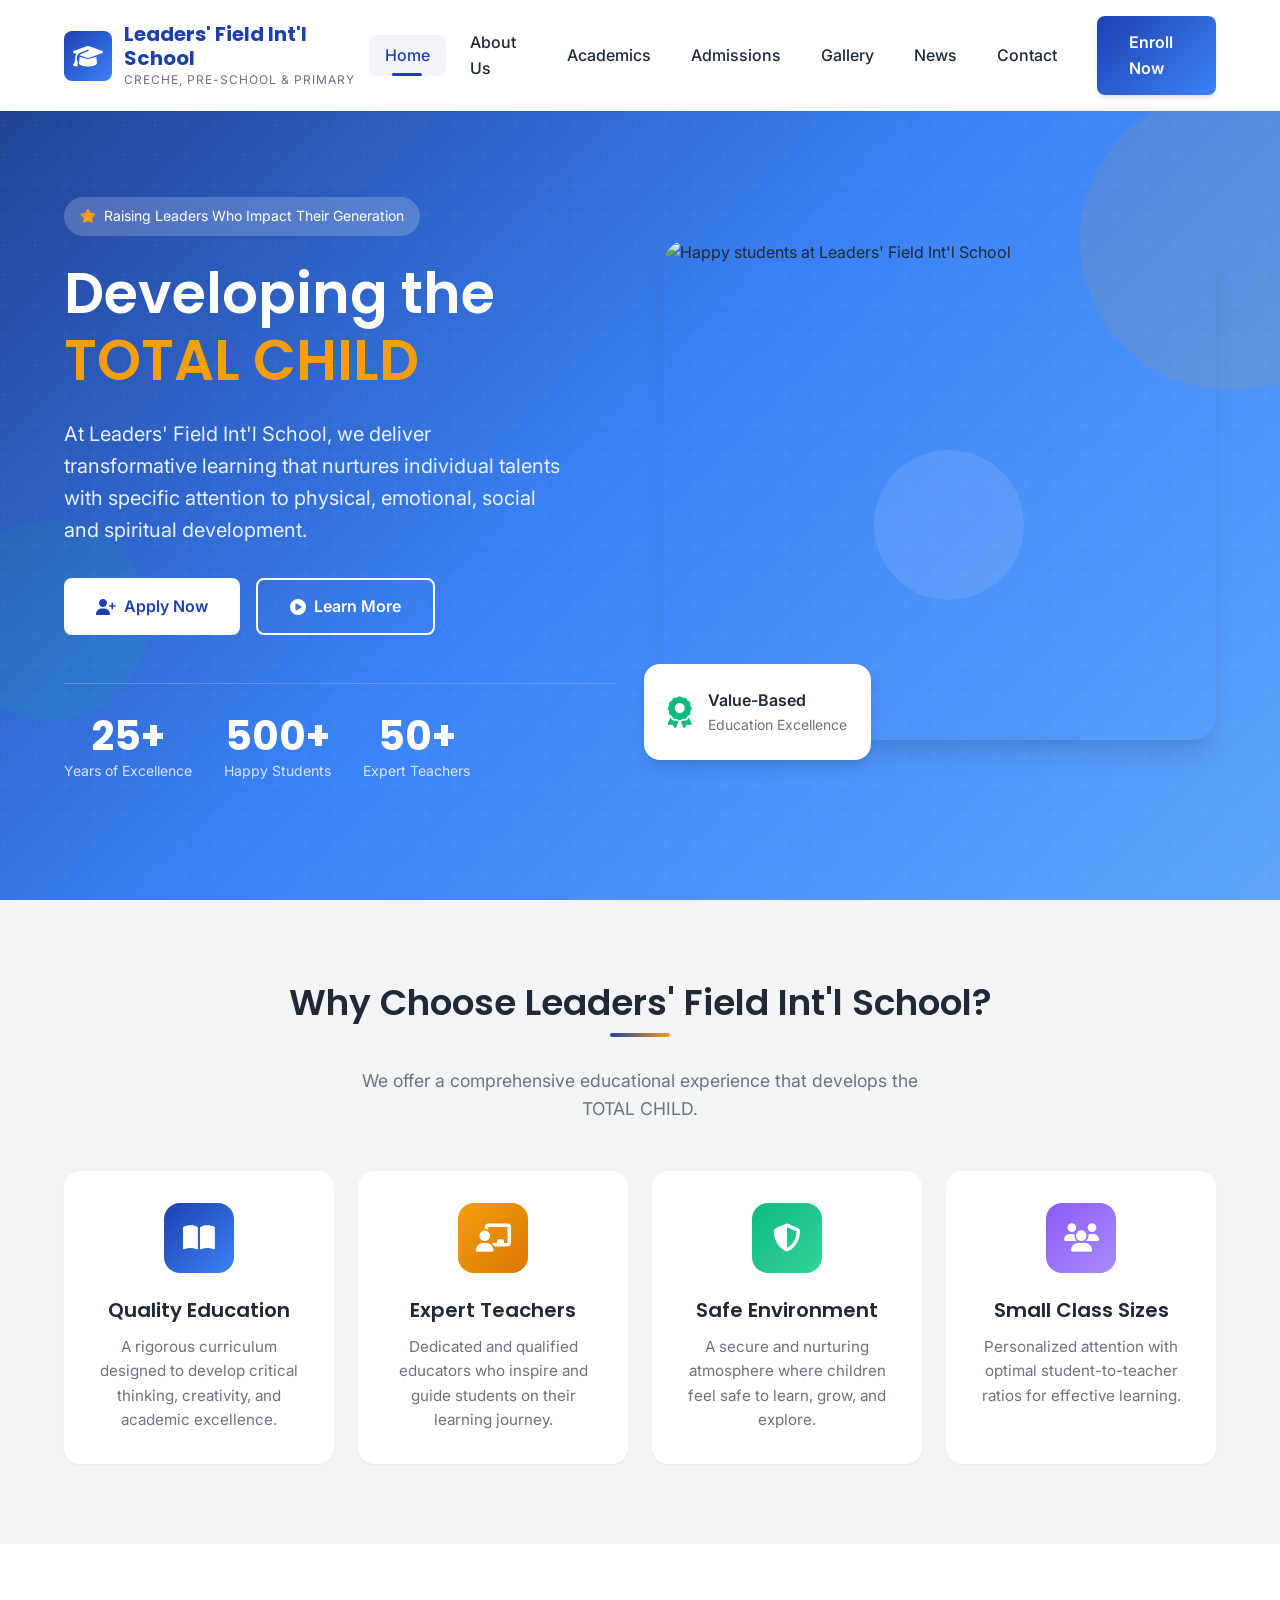
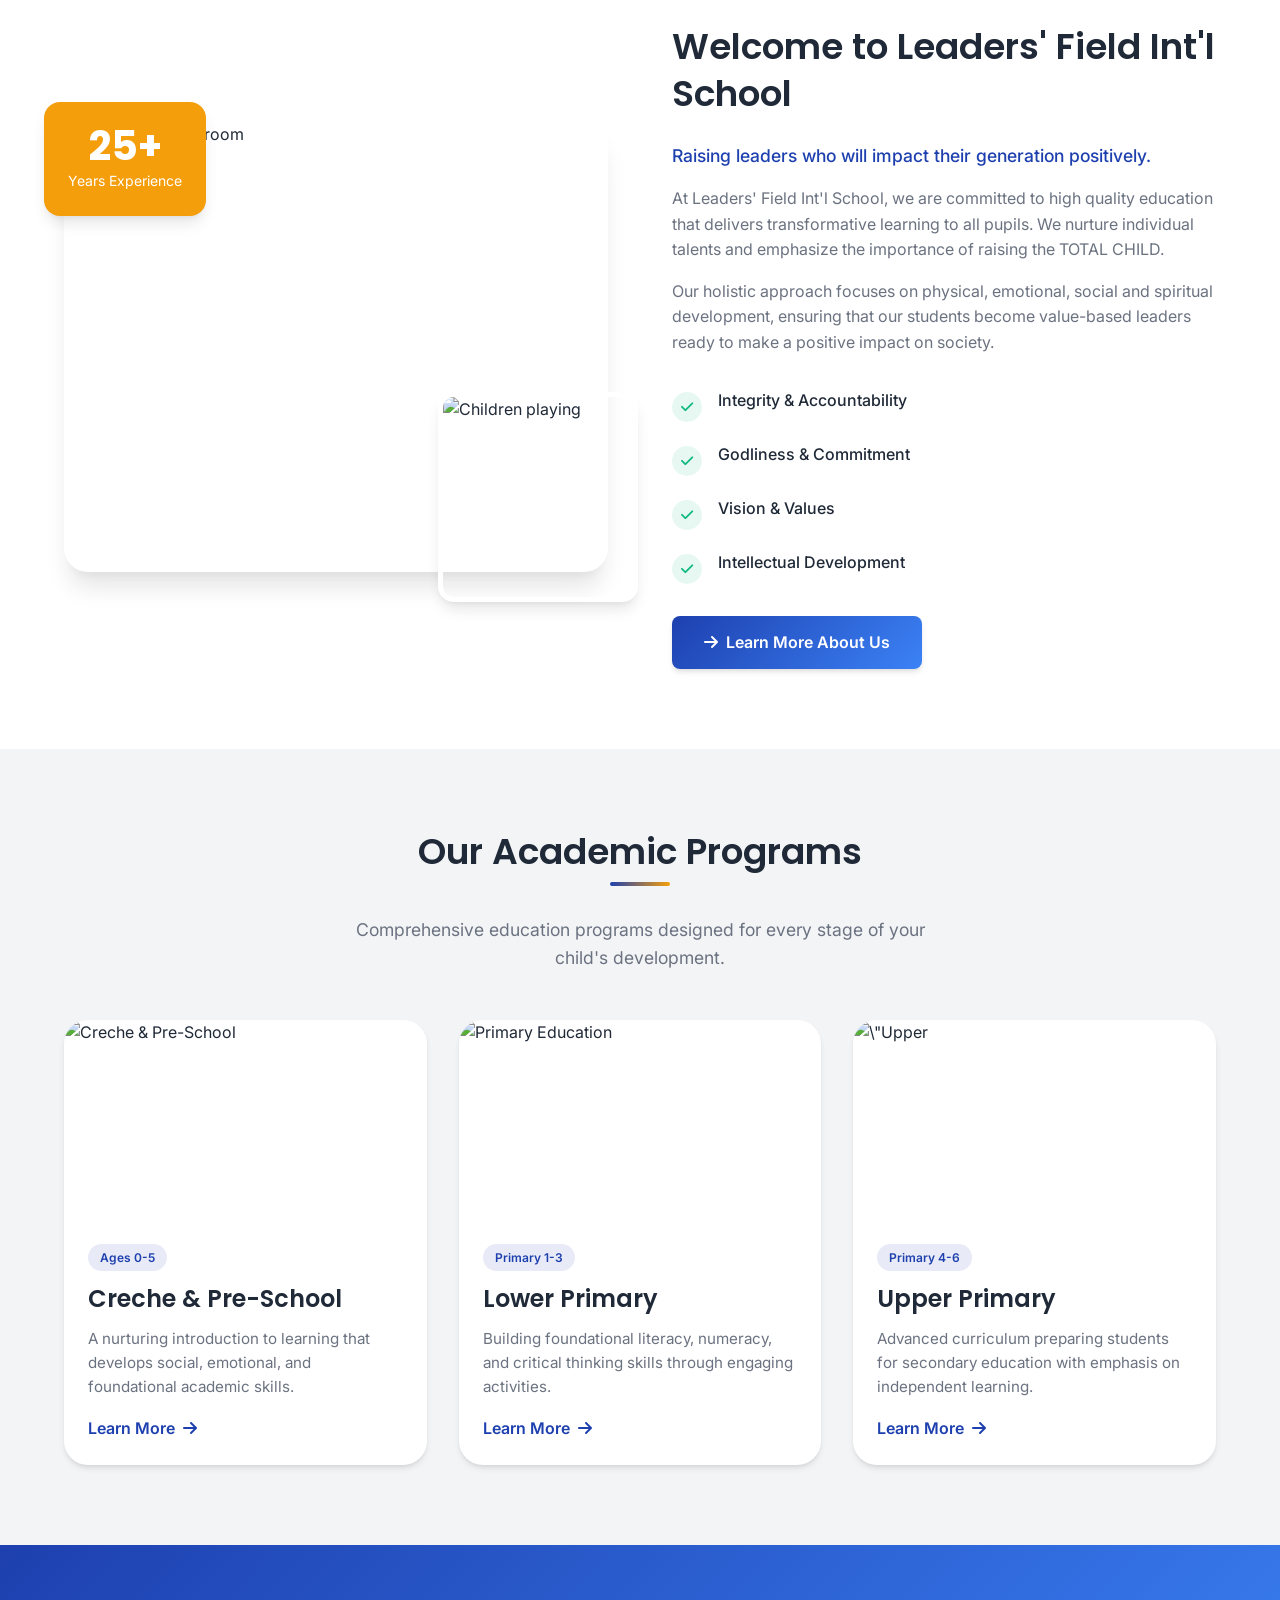
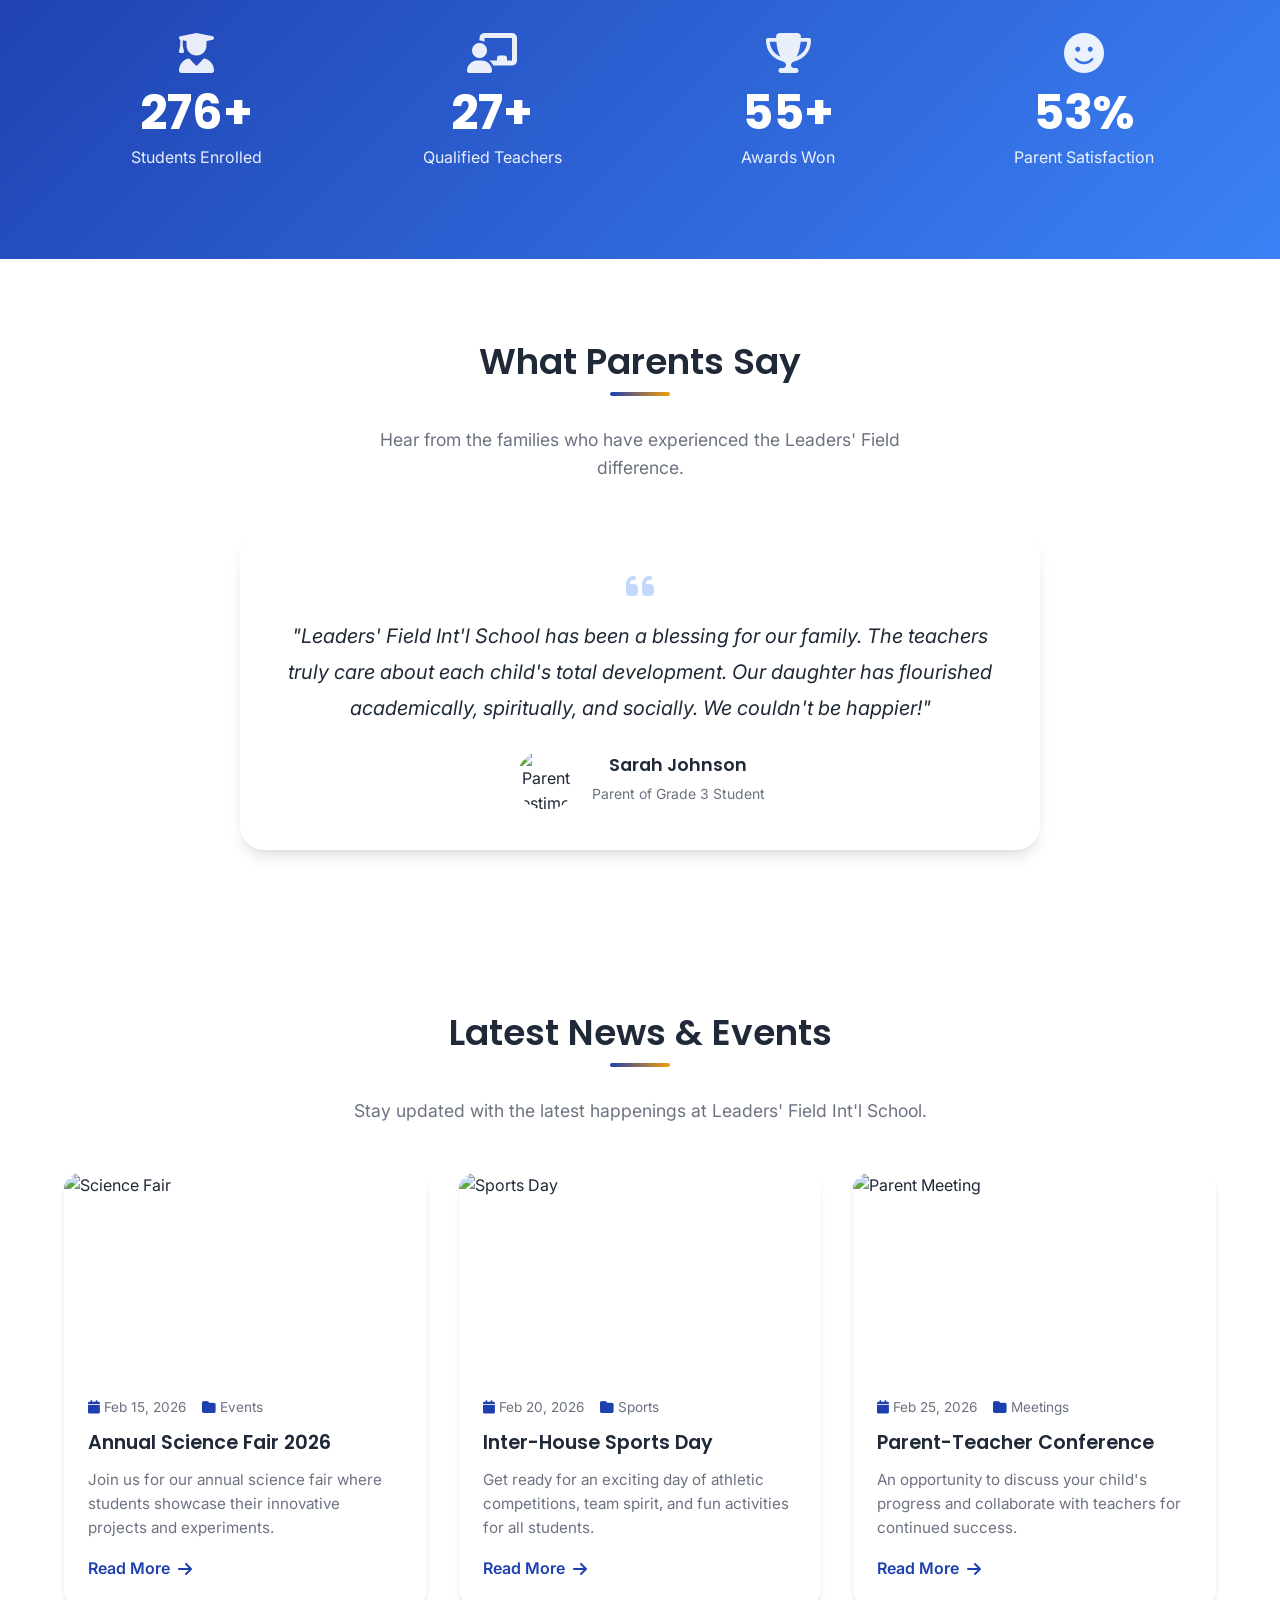
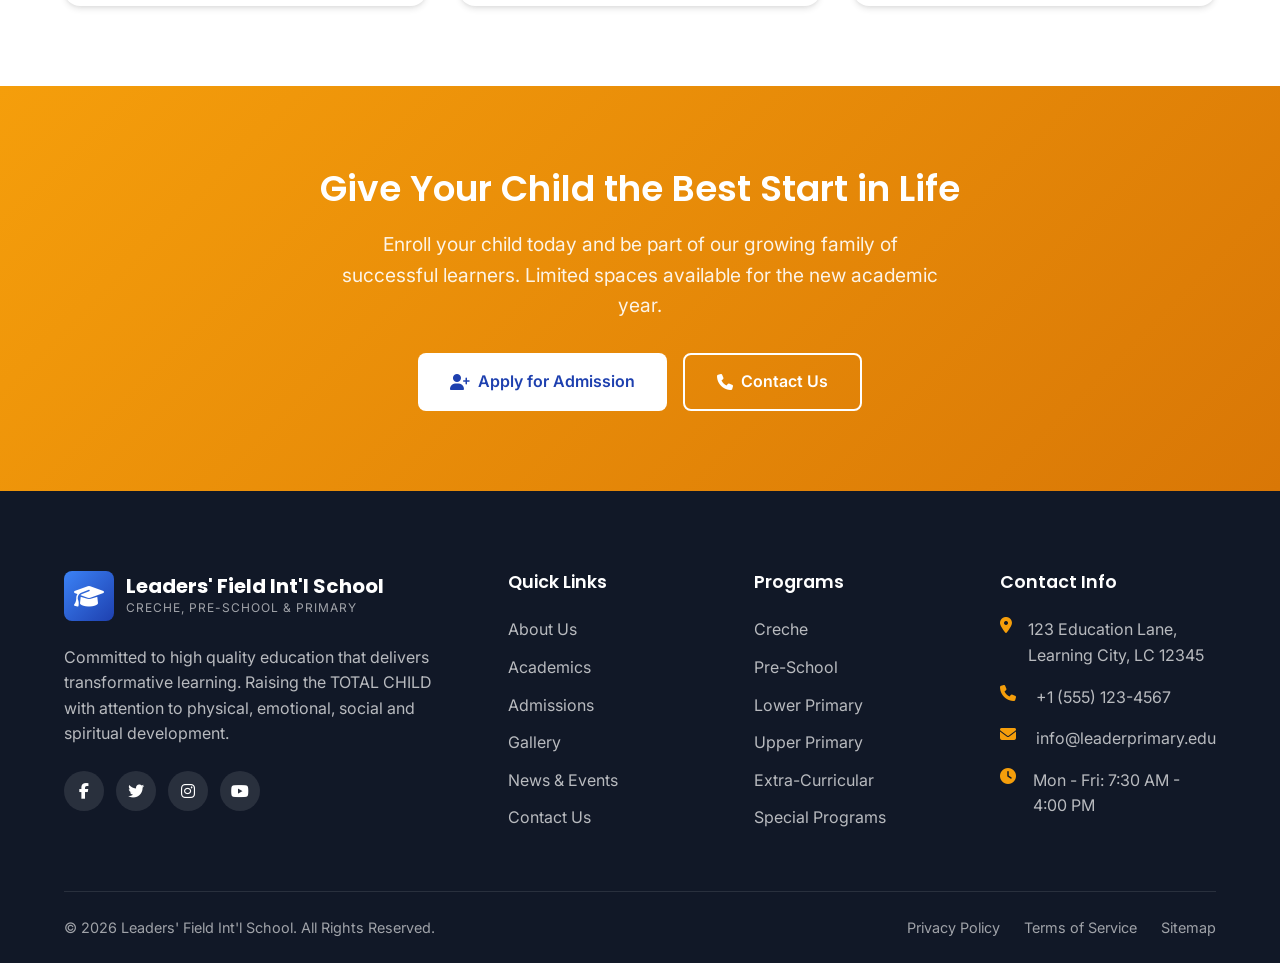
==== index.html @ 369ba378 "first commit" ====
<!DOCTYPE html>
<html lang="en">
<head>
    <meta charset="UTF-8">
    <meta name="viewport" content="width=device-width, initial-scale=1.0">
    <meta name="description" content="Leaders' Field Int'l School - Creche, Pre-School & Primary. Raising leaders who impact their generation through transformative education.">
    <meta name="keywords" content="Leaders Field, international school, creche, pre-school, primary school, quality education">
    <meta name="author" content="Leaders' Field Int'l School">
    
    <title>Leaders' Field Int'l School - Creche, Pre-School & Primary</title>
    
    <!-- Favicon -->
    <link rel="icon" type="image/png" href="data:image/svg+xml,<svg xmlns='http://www.w3.org/2000/svg' viewBox='0 0 100 100'><text y='.9em' font-size='90'>🎓</text></svg>">
    
    <!-- Google Fonts -->
    <link rel="preconnect" href="https://fonts.googleapis.com">
    <link rel="preconnect" href="https://fonts.gstatic.com" crossorigin>
    <link href="https://fonts.googleapis.com/css2?family=Inter:wght@400;500;600;700&family=Poppins:wght@400;500;600;700;800&display=swap" rel="stylesheet">
    
    <!-- Font Awesome Icons -->
    <link rel="stylesheet" href="https://cdnjs.cloudflare.com/ajax/libs/font-awesome/6.4.2/css/all.min.css">
    
    <!-- Stylesheets -->
    <link rel="stylesheet" href="css/style.css">
    <link rel="stylesheet" href="css/responsive.css">
</head>
<body>
    <!-- Header -->
    <header class="header">
        <div class="container">
            <a href="index.html" class="logo">
                <div class="logo-icon">
                    <i class="fas fa-graduation-cap"></i>
                </div>
                <div class="logo-text">
                    <span class="school-name">Leaders' Field Int'l School</span>
                    <span class="tagline">Creche, Pre-School & Primary</span>
                </div>
            </a>
            
            <nav class="nav-menu">
                <a href="index.html" class="nav-link active">Home</a>
                <a href="about.html" class="nav-link">About Us</a>
                <a href="academics.html" class="nav-link">Academics</a>
                <a href="admissions.html" class="nav-link">Admissions</a>
                <a href="gallery.html" class="nav-link">Gallery</a>
                <a href="news.html" class="nav-link">News</a>
                <a href="contact.html" class="nav-link">Contact</a>
                <div class="nav-cta">
                    <a href="admissions.html" class="btn btn-primary">Enroll Now</a>
                </div>
            </nav>
            
            <button class="mobile-menu-toggle" aria-label="Toggle Menu">
                <span></span>
                <span></span>
                <span></span>
            </button>
        </div>
    </header>
    
    <!-- Hero Section -->
    <section class="hero">
        <div class="hero-shapes">
            <div class="hero-shape"></div>
            <div class="hero-shape"></div>
            <div class="hero-shape"></div>
        </div>
        
        <div class="container">
            <div class="hero-content">
                <div class="hero-badge">
                    <i class="fas fa-star"></i>
                    <span>Raising Leaders Who Impact Their Generation</span>
                </div>
                <h1>Developing the <span>TOTAL CHILD</span></h1>
                <p class="hero-description">
                    At Leaders' Field Int'l School, we deliver transformative learning that nurtures individual talents with specific attention to physical, emotional, social and spiritual development.
                </p>
                <div class="hero-buttons">
                    <a href="admissions.html" class="btn btn-white">
                        <i class="fas fa-user-plus"></i>
                        Apply Now
                    </a>
                    <a href="about.html" class="btn btn-outline" style="border-color: white; color: white;">
                        <i class="fas fa-play-circle"></i>
                        Learn More
                    </a>
                </div>
                <div class="hero-stats">
                    <div class="stat-item">
                        <div class="stat-number">25+</div>
                        <div class="stat-label">Years of Excellence</div>
                    </div>
                    <div class="stat-item">
                        <div class="stat-number">500+</div>
                        <div class="stat-label">Happy Students</div>
                    </div>
                    <div class="stat-item">
                        <div class="stat-number">50+</div>
                        <div class="stat-label">Expert Teachers</div>
                    </div>
                </div>
            </div>
            
            <div class="hero-image">
                <div class="hero-image-wrapper">
                    <img src="https://images.unsplash.com/photo-1503676260728-1c00da094a0b?ixlib=rb-4.0.3&auto=format&fit=crop&w=800&q=80" alt="Happy students at Leaders' Field Int'l School">
                </div>
                <div class="hero-image-badge">
                    <i class="fas fa-award"></i>
                    <div>
                        <div class="badge-text">Value-Based</div>
                        <div class="badge-subtext">Education Excellence</div>
                    </div>
                </div>
            </div>
        </div>
    </section>
    
    <!-- Features Section -->
    <section class="features section">
        <div class="container">
            <div class="section-header">
                <h2>Why Choose Leaders' Field Int'l School?</h2>
                <p>We offer a comprehensive educational experience that develops the TOTAL CHILD.</p>
            </div>
            
            <div class="features-grid">
                <div class="feature-card">
                    <div class="feature-icon">
                        <i class="fas fa-book-open"></i>
                    </div>
                    <h3>Quality Education</h3>
                    <p>A rigorous curriculum designed to develop critical thinking, creativity, and academic excellence.</p>
                </div>
                
                <div class="feature-card">
                    <div class="feature-icon">
                        <i class="fas fa-chalkboard-teacher"></i>
                    </div>
                    <h3>Expert Teachers</h3>
                    <p>Dedicated and qualified educators who inspire and guide students on their learning journey.</p>
                </div>
                
                <div class="feature-card">
                    <div class="feature-icon">
                        <i class="fas fa-shield-alt"></i>
                    </div>
                    <h3>Safe Environment</h3>
                    <p>A secure and nurturing atmosphere where children feel safe to learn, grow, and explore.</p>
                </div>
                
                <div class="feature-card">
                    <div class="feature-icon">
                        <i class="fas fa-users"></i>
                    </div>
                    <h3>Small Class Sizes</h3>
                    <p>Personalized attention with optimal student-to-teacher ratios for effective learning.</p>
                </div>
            </div>
        </div>
    </section>
    
    <!-- About Preview Section -->
    <section class="about-preview section">
        <div class="container">
            <div class="about-images">
                <div class="about-img-main">
                    <img src="https://images.unsplash.com/photo-1580582932707-520aed937b7b?ixlib=rb-4.0.3&auto=format&fit=crop&w=800&q=80" alt="Students in classroom">
                </div>
                <div class="about-img-secondary">
                    <img src="https://images.unsplash.com/photo-1509062522246-3755977927d7?ixlib=rb-4.0.3&auto=format&fit=crop&w=400&q=80" alt="Children playing">
                </div>
                <div class="experience-badge">
                    <div class="years">25+</div>
                    <div class="text">Years Experience</div>
                </div>
            </div>
            
            <div class="about-content">
                <h2>Welcome to Leaders' Field Int'l School</h2>
                <p class="lead">Raising leaders who will impact their generation positively.</p>
                <p>
                    At Leaders' Field Int'l School, we are committed to high quality education that delivers transformative learning to all pupils. We nurture individual talents and emphasize the importance of raising the TOTAL CHILD.
                </p>
                <p>
                    Our holistic approach focuses on physical, emotional, social and spiritual development, ensuring that our students become value-based leaders ready to make a positive impact on society.
                </p>
                
                <div class="about-features">
                    <div class="about-feature-item">
                        <i class="fas fa-check"></i>
                        <span>Integrity & Accountability</span>
                    </div>
                    <div class="about-feature-item">
                        <i class="fas fa-check"></i>
                        <span>Godliness & Commitment</span>
                    </div>
                    <div class="about-feature-item">
                        <i class="fas fa-check"></i>
                        <span>Vision & Values</span>
                    </div>
                    <div class="about-feature-item">
                        <i class="fas fa-check"></i>
                        <span>Intellectual Development</span>
                    </div>
                </div>
                
                <a href="about.html" class="btn btn-primary">
                    <i class="fas fa-arrow-right"></i>
                    Learn More About Us
                </a>
            </div>
        </div>
    </section>
    
    <!-- Programs Section -->
    <section class="programs section">
        <div class="container">
            <div class="section-header">
                <h2>Our Academic Programs</h2>
                <p>Comprehensive education programs designed for every stage of your child's development.</p>
            </div>
            
            <div class="programs-grid">
                <div class="program-card">
                    <div class="program-image">
                        <img src="https://images.unsplash.com/photo-1587654780291-39c9404d746b?ixlib=rb-4.0.3&auto=format&fit=crop&w=600&q=80" alt="Creche & Pre-School">
                    </div>
                    <div class="program-content">
                        <span class="program-level">Ages 0-5</span>
                        <h3>Creche & Pre-School</h3>
                        <p>A nurturing introduction to learning that develops social, emotional, and foundational academic skills.</p>
                        <a href="academics.html" class="program-link">
                            Learn More <i class="fas fa-arrow-right"></i>
                        </a>
                    </div>
                </div>
                
                <div class="program-card">
                    <div class="program-image">
                        <img src="https://images.unsplash.com/photo-1503676260728-1c00da094a0b?ixlib=rb-4.0.3&auto=format&fit=crop&w=600&q=80" alt="Primary Education">
                    </div>
                    <div class="program-content">
                        <span class="program-level">Primary 1-3</span>
                        <h3>Lower Primary</h3>
                        <p>Building foundational literacy, numeracy, and critical thinking skills through engaging activities.</p>
                        <a href="academics.html" class="program-link">
                            Learn More <i class="fas fa-arrow-right"></i>
                        </a>
                    </div>
                </div>
                
                <div class="program-card">
                    <div class="program-image">
                        <img src="https://images.unsplash.com/photo-1427504494785-3a9ca7044f45?ixlib=rb-4.0.3&auto=format&fit=crop&w=600&q=80\" alt=\"Upper Primary\">
                    </div>
                    <div class="program-content">
                        <span class="program-level">Primary 4-6</span>
                        <h3>Upper Primary</h3>
                        <p>Advanced curriculum preparing students for secondary education with emphasis on independent learning.</p>
                        <a href="academics.html" class="program-link">
                            Learn More <i class="fas fa-arrow-right"></i>
                        </a>
                    </div>
                </div>
            </div>
        </div>
    </section>
    
    <!-- Stats Section -->
    <section class="stats-section">
        <div class="container">
            <div class="stats-grid">
                <div class="stats-item">
                    <i class="fas fa-user-graduate"></i>
                    <div class="number">500+</div>
                    <div class="label">Students Enrolled</div>
                </div>
                <div class="stats-item">
                    <i class="fas fa-chalkboard-teacher"></i>
                    <div class="number">50+</div>
                    <div class="label">Qualified Teachers</div>
                </div>
                <div class="stats-item">
                    <i class="fas fa-trophy"></i>
                    <div class="number">100+</div>
                    <div class="label">Awards Won</div>
                </div>
                <div class="stats-item">
                    <i class="fas fa-smile"></i>
                    <div class="number">98%</div>
                    <div class="label">Parent Satisfaction</div>
                </div>
            </div>
        </div>
    </section>
    
    <!-- Testimonials Section -->
    <section class="testimonials section">
        <div class="container">
            <div class="section-header">
                <h2>What Parents Say</h2>
                <p>Hear from the families who have experienced the Leaders' Field difference.</p>
            </div>
            
            <div class="testimonials-slider">
                <div class="testimonial-card">
                    <div class="testimonial-quote">
                        <i class="fas fa-quote-left"></i>
                        "Leaders' Field Int'l School has been a blessing for our family. The teachers truly care about each child's total development. Our daughter has flourished academically, spiritually, and socially. We couldn't be happier!"
                    </div>
                    <div class="testimonial-author">
                        <img src="https://images.unsplash.com/photo-1494790108377-be9c29b29330?ixlib=rb-4.0.3&auto=format&fit=crop&w=150&q=80" alt="Parent testimonial" class="testimonial-avatar">
                        <div class="testimonial-info">
                            <h4>Sarah Johnson</h4>
                            <span>Parent of Grade 3 Student</span>
                        </div>
                    </div>
                </div>
                
                <div class="testimonial-card">
                    <div class="testimonial-quote">
                        <i class="fas fa-quote-left"></i>
                        "The dedication of the staff at Leaders' Field is remarkable. They have created an environment where my son loves to learn. The balance of academics and spiritual development is exactly what we were looking for."
                    </div>
                    <div class="testimonial-author">
                        <img src="https://images.unsplash.com/photo-1507003211169-0a1dd7228f2d?ixlib=rb-4.0.3&auto=format&fit=crop&w=150&q=80" alt="Parent testimonial" class="testimonial-avatar">
                        <div class="testimonial-info">
                            <h4>Michael Chen</h4>
                            <span>Parent of Grade 5 Student</span>
                        </div>
                    </div>
                </div>
                
                <div class="testimonial-card">
                    <div class="testimonial-quote">
                        <i class="fas fa-quote-left"></i>
                        "From creche to now primary 4, my children have received the best education at Leaders' Field. The school feels like family, and the progress in my kids is visible every day. Highly recommended!"
                    </div>
                    <div class="testimonial-author">
                        <img src="https://images.unsplash.com/photo-1438761681033-6461ffad8d80?ixlib=rb-4.0.3&auto=format&fit=crop&w=150&q=80" alt="Parent testimonial" class="testimonial-avatar">
                        <div class="testimonial-info">
                            <h4>Emily Roberts</h4>
                            <span>Parent of 2 Students</span>
                        </div>
                    </div>
                </div>
            </div>
        </div>
    </section>
    
    <!-- News & Events Section -->
    <section class="news-events section">
        <div class="container">
            <div class="section-header">
                <h2>Latest News & Events</h2>
                <p>Stay updated with the latest happenings at Leaders' Field Int'l School.</p>
            </div>
            
            <div class="news-grid">
                <div class="news-card">
                    <div class="news-image">
                        <img src="https://images.unsplash.com/photo-1577896851231-70ef18881754?ixlib=rb-4.0.3&auto=format&fit=crop&w=600&q=80" alt="Science Fair">
                    </div>
                    <div class="news-content">
                        <div class="news-meta">
                            <span><i class="fas fa-calendar"></i> Feb 15, 2026</span>
                            <span><i class="fas fa-folder"></i> Events</span>
                        </div>
                        <h3>Annual Science Fair 2026</h3>
                        <p>Join us for our annual science fair where students showcase their innovative projects and experiments.</p>
                        <a href="news.html" class="news-link">
                            Read More <i class="fas fa-arrow-right"></i>
                        </a>
                    </div>
                </div>
                
                <div class="news-card">
                    <div class="news-image">
                        <img src="https://images.unsplash.com/photo-1529390079861-591de354faf5?ixlib=rb-4.0.3&auto=format&fit=crop&w=600&q=80" alt="Sports Day">
                    </div>
                    <div class="news-content">
                        <div class="news-meta">
                            <span><i class="fas fa-calendar"></i> Feb 20, 2026</span>
                            <span><i class="fas fa-folder"></i> Sports</span>
                        </div>
                        <h3>Inter-House Sports Day</h3>
                        <p>Get ready for an exciting day of athletic competitions, team spirit, and fun activities for all students.</p>
                        <a href="news.html" class="news-link">
                            Read More <i class="fas fa-arrow-right"></i>
                        </a>
                    </div>
                </div>
                
                <div class="news-card">
                    <div class="news-image">
                        <img src="https://images.unsplash.com/photo-1544531586-fde5298cdd40?ixlib=rb-4.0.3&auto=format&fit=crop&w=600&q=80" alt="Parent Meeting">
                    </div>
                    <div class="news-content">
                        <div class="news-meta">
                            <span><i class="fas fa-calendar"></i> Feb 25, 2026</span>
                            <span><i class="fas fa-folder"></i> Meetings</span>
                        </div>
                        <h3>Parent-Teacher Conference</h3>
                        <p>An opportunity to discuss your child's progress and collaborate with teachers for continued success.</p>
                        <a href="news.html" class="news-link">
                            Read More <i class="fas fa-arrow-right"></i>
                        </a>
                    </div>
                </div>
            </div>
        </div>
    </section>
    
    <!-- CTA Section -->
    <section class="cta-section">
        <div class="container">
            <h2>Give Your Child the Best Start in Life</h2>
            <p>Enroll your child today and be part of our growing family of successful learners. Limited spaces available for the new academic year.</p>
            <div class="cta-buttons">
                <a href="admissions.html" class="btn btn-white">
                    <i class="fas fa-user-plus"></i>
                    Apply for Admission
                </a>
                <a href="contact.html" class="btn btn-outline" style="border-color: white; color: white;">
                    <i class="fas fa-phone"></i>
                    Contact Us
                </a>
            </div>
        </div>
    </section>
    
    <!-- Footer -->
    <footer class="footer">
        <div class="container">
            <div class="footer-main">
                <div class="footer-brand">
                    <a href="index.html" class="logo">
                        <div class="logo-icon">
                            <i class="fas fa-graduation-cap"></i>
                        </div>
                        <div class="logo-text">
                            <span class="school-name">Leaders' Field Int'l School</span>
                            <span class="tagline">Creche, Pre-School & Primary</span>
                        </div>
                    </a>
                    <p>Committed to high quality education that delivers transformative learning. Raising the TOTAL CHILD with attention to physical, emotional, social and spiritual development.</p>
                    <div class="footer-social">
                        <a href="#" aria-label="Facebook"><i class="fab fa-facebook-f"></i></a>
                        <a href="#" aria-label="Twitter"><i class="fab fa-twitter"></i></a>
                        <a href="#" aria-label="Instagram"><i class="fab fa-instagram"></i></a>
                        <a href="#" aria-label="YouTube"><i class="fab fa-youtube"></i></a>
                    </div>
                </div>
                
                <div class="footer-column">
                    <h4>Quick Links</h4>
                    <ul class="footer-links">
                        <li><a href="about.html">About Us</a></li>
                        <li><a href="academics.html">Academics</a></li>
                        <li><a href="admissions.html">Admissions</a></li>
                        <li><a href="gallery.html">Gallery</a></li>
                        <li><a href="news.html">News & Events</a></li>
                        <li><a href="contact.html">Contact Us</a></li>
                    </ul>
                </div>
                
                <div class="footer-column">
                    <h4>Programs</h4>
                    <ul class="footer-links">
                        <li><a href="academics.html">Creche</a></li>
                        <li><a href="academics.html">Pre-School</a></li>
                        <li><a href="academics.html">Lower Primary</a></li>
                        <li><a href="academics.html">Upper Primary</a></li>
                        <li><a href="academics.html">Extra-Curricular</a></li>
                        <li><a href="academics.html">Special Programs</a></li>
                    </ul>
                </div>
                
                <div class="footer-column">
                    <h4>Contact Info</h4>
                    <div class="footer-contact-item">
                        <i class="fas fa-map-marker-alt"></i>
                        <span>123 Education Lane, Learning City, LC 12345</span>
                    </div>
                    <div class="footer-contact-item">
                        <i class="fas fa-phone"></i>
                        <span>+1 (555) 123-4567</span>
                    </div>
                    <div class="footer-contact-item">
                        <i class="fas fa-envelope"></i>
                        <span>info@leaderprimary.edu</span>
                    </div>
                    <div class="footer-contact-item">
                        <i class="fas fa-clock"></i>
                        <span>Mon - Fri: 7:30 AM - 4:00 PM</span>
                    </div>
                </div>
            </div>
            
            <div class="footer-bottom">
                <p>&copy; 2026 Leaders' Field Int'l School. All Rights Reserved.</p>
                <div class="footer-bottom-links">
                    <a href="#">Privacy Policy</a>
                    <a href="#">Terms of Service</a>
                    <a href="#">Sitemap</a>
                </div>
            </div>
        </div>
    </footer>
    
    <!-- Scroll to Top Button -->
    <button class="scroll-top" aria-label="Scroll to top">
        <i class="fas fa-arrow-up"></i>
    </button>
    
    <!-- JavaScript -->
    <script src="js/main.js"></script>
</body>
</html>
---- css/style.css ----
/* ============================================
   LEADERS' FIELD INT'L SCHOOL - Main Stylesheet
   Creche, Pre-School & Primary
   ============================================ */

/* CSS Variables */
:root {
    --primary-color: #1e40af;
    --primary-dark: #1e3a8a;
    --primary-light: #3b82f6;
    --secondary-color: #f59e0b;
    --secondary-dark: #d97706;
    --accent-color: #10b981;
    --accent-light: #34d399;
    --text-dark: #1f2937;
    --text-light: #6b7280;
    --text-white: #ffffff;
    --bg-light: #f3f4f6;
    --bg-white: #ffffff;
    --bg-dark: #111827;
    --border-color: #e5e7eb;
    --shadow-sm: 0 1px 2px 0 rgba(0, 0, 0, 0.05);
    --shadow-md: 0 4px 6px -1px rgba(0, 0, 0, 0.1), 0 2px 4px -1px rgba(0, 0, 0, 0.06);
    --shadow-lg: 0 10px 15px -3px rgba(0, 0, 0, 0.1), 0 4px 6px -2px rgba(0, 0, 0, 0.05);
    --shadow-xl: 0 20px 25px -5px rgba(0, 0, 0, 0.1), 0 10px 10px -5px rgba(0, 0, 0, 0.04);
    --radius-sm: 0.375rem;
    --radius-md: 0.5rem;
    --radius-lg: 1rem;
    --radius-xl: 1.5rem;
    --radius-full: 9999px;
    --transition-fast: 0.15s ease;
    --transition-normal: 0.3s ease;
    --transition-slow: 0.5s ease;
}

/* Reset & Base Styles */
*, *::before, *::after {
    margin: 0;
    padding: 0;
    box-sizing: border-box;
}

html {
    scroll-behavior: smooth;
    font-size: 16px;
}

body {
    font-family: 'Inter', -apple-system, BlinkMacSystemFont, 'Segoe UI', Roboto, sans-serif;
    line-height: 1.6;
    color: var(--text-dark);
    background-color: var(--bg-white);
    overflow-x: hidden;
}

h1, h2, h3, h4, h5, h6 {
    font-family: 'Poppins', sans-serif;
    font-weight: 600;
    line-height: 1.3;
    color: var(--text-dark);
}

h1 { font-size: 3rem; }
h2 { font-size: 2.25rem; }
h3 { font-size: 1.5rem; }
h4 { font-size: 1.25rem; }

p {
    margin-bottom: 1rem;
    color: var(--text-light);
}

a {
    text-decoration: none;
    color: inherit;
    transition: var(--transition-fast);
}

img {
    max-width: 100%;
    height: auto;
    display: block;
}

ul, ol {
    list-style: none;
}

button {
    cursor: pointer;
    font-family: inherit;
    border: none;
    outline: none;
}

input, textarea, select {
    font-family: inherit;
    font-size: inherit;
}

/* Container */
.container {
    max-width: 1200px;
    margin: 0 auto;
    padding: 0 1.5rem;
}

/* Section Styles */
.section {
    padding: 5rem 0;
}

.section-header {
    text-align: center;
    margin-bottom: 3rem;
}

.section-header h2 {
    margin-bottom: 1rem;
    position: relative;
    display: inline-block;
}

.section-header h2::after {
    content: '';
    position: absolute;
    bottom: -10px;
    left: 50%;
    transform: translateX(-50%);
    width: 60px;
    height: 4px;
    background: linear-gradient(90deg, var(--primary-color), var(--secondary-color));
    border-radius: var(--radius-full);
}

.section-header p {
    max-width: 600px;
    margin: 1.5rem auto 0;
    font-size: 1.1rem;
}

/* Buttons */
.btn {
    display: inline-flex;
    align-items: center;
    justify-content: center;
    gap: 0.5rem;
    padding: 0.875rem 2rem;
    font-size: 1rem;
    font-weight: 600;
    border-radius: var(--radius-md);
    transition: var(--transition-normal);
    cursor: pointer;
}

.btn-primary {
    background: linear-gradient(135deg, var(--primary-color), var(--primary-light));
    color: var(--text-white);
    box-shadow: var(--shadow-md);
}

.btn-primary:hover {
    transform: translateY(-2px);
    box-shadow: var(--shadow-lg);
}

.btn-secondary {
    background: var(--secondary-color);
    color: var(--text-white);
}

.btn-secondary:hover {
    background: var(--secondary-dark);
    transform: translateY(-2px);
}

.btn-outline {
    background: transparent;
    border: 2px solid var(--primary-color);
    color: var(--primary-color);
}

.btn-outline:hover {
    background: var(--primary-color);
    color: var(--text-white);
}

.btn-white {
    background: var(--bg-white);
    color: var(--primary-color);
}

.btn-white:hover {
    background: var(--bg-light);
    transform: translateY(-2px);
}

/* ============================================
   HEADER & NAVIGATION
   ============================================ */
.header {
    position: fixed;
    top: 0;
    left: 0;
    right: 0;
    z-index: 1000;
    background: var(--bg-white);
    box-shadow: var(--shadow-sm);
    transition: var(--transition-normal);
}

.header.scrolled {
    box-shadow: var(--shadow-md);
}

.header .container {
    display: flex;
    align-items: center;
    justify-content: space-between;
    padding-top: 1rem;
    padding-bottom: 1rem;
}

.logo {
    display: flex;
    align-items: center;
    gap: 0.75rem;
}

.logo-icon {
    width: 50px;
    height: 50px;
    background: linear-gradient(135deg, var(--primary-color), var(--primary-light));
    border-radius: var(--radius-md);
    display: flex;
    align-items: center;
    justify-content: center;
    color: white;
    font-size: 1.5rem;
}

.logo-text {
    display: flex;
    flex-direction: column;
}

.logo-text .school-name {
    font-family: 'Poppins', sans-serif;
    font-size: 1.25rem;
    font-weight: 700;
    color: var(--primary-color);
    line-height: 1.2;
}

.logo-text .tagline {
    font-size: 0.75rem;
    color: var(--text-light);
    text-transform: uppercase;
    letter-spacing: 1px;
}

.nav-menu {
    display: flex;
    align-items: center;
    gap: 0.5rem;
}

.nav-link {
    padding: 0.5rem 1rem;
    font-weight: 500;
    color: var(--text-dark);
    border-radius: var(--radius-md);
    position: relative;
}

.nav-link:hover,
.nav-link.active {
    color: var(--primary-color);
    background: rgba(30, 64, 175, 0.05);
}

.nav-link.active::after {
    content: '';
    position: absolute;
    bottom: 0;
    left: 50%;
    transform: translateX(-50%);
    width: 30px;
    height: 3px;
    background: var(--primary-color);
    border-radius: var(--radius-full);
}

.nav-cta {
    margin-left: 1rem;
}

.mobile-menu-toggle {
    display: none;
    flex-direction: column;
    gap: 5px;
    padding: 0.5rem;
    background: none;
}

.mobile-menu-toggle span {
    display: block;
    width: 25px;
    height: 3px;
    background: var(--text-dark);
    border-radius: var(--radius-full);
    transition: var(--transition-fast);
}

/* ============================================
   HERO SECTION
   ============================================ */
.hero {
    position: relative;
    min-height: 100vh;
    display: flex;
    align-items: center;
    background: linear-gradient(135deg, #1e3a8a 0%, #3b82f6 50%, #60a5fa 100%);
    overflow: hidden;
    padding-top: 80px;
}

.hero::before {
    content: '';
    position: absolute;
    top: 0;
    left: 0;
    right: 0;
    bottom: 0;
    background: url("data:image/svg+xml,%3Csvg width='60' height='60' viewBox='0 0 60 60' xmlns='http://www.w3.org/2000/svg'%3E%3Cg fill='none' fill-rule='evenodd'%3E%3Cg fill='%23ffffff' fill-opacity='0.05'%3E%3Cpath d='M36 34v-4h-2v4h-4v2h4v4h2v-4h4v-2h-4zm0-30V0h-2v4h-4v2h4v4h2V6h4V4h-4zM6 34v-4H4v4H0v2h4v4h2v-4h4v-2H6zM6 4V0H4v4H0v2h4v4h2V6h4V4H6z'/%3E%3C/g%3E%3C/g%3E%3C/svg%3E");
    opacity: 0.5;
}

.hero-shapes {
    position: absolute;
    top: 0;
    left: 0;
    right: 0;
    bottom: 0;
    overflow: hidden;
    pointer-events: none;
}

.hero-shape {
    position: absolute;
    border-radius: 50%;
    opacity: 0.1;
    animation: float 6s ease-in-out infinite;
}

.hero-shape:nth-child(1) {
    width: 300px;
    height: 300px;
    background: var(--secondary-color);
    top: 10%;
    right: -100px;
    animation-delay: 0s;
}

.hero-shape:nth-child(2) {
    width: 200px;
    height: 200px;
    background: var(--accent-color);
    bottom: 20%;
    left: -50px;
    animation-delay: 2s;
}

.hero-shape:nth-child(3) {
    width: 150px;
    height: 150px;
    background: white;
    top: 50%;
    right: 20%;
    animation-delay: 4s;
}

@keyframes float {
    0%, 100% { transform: translateY(0) rotate(0deg); }
    50% { transform: translateY(-20px) rotate(10deg); }
}

.hero .container {
    position: relative;
    z-index: 1;
    display: grid;
    grid-template-columns: 1fr 1fr;
    gap: 3rem;
    align-items: center;
}

.hero-content {
    color: white;
}

.hero-badge {
    display: inline-flex;
    align-items: center;
    gap: 0.5rem;
    background: rgba(255, 255, 255, 0.2);
    padding: 0.5rem 1rem;
    border-radius: var(--radius-full);
    font-size: 0.875rem;
    margin-bottom: 1.5rem;
    backdrop-filter: blur(10px);
}

.hero-badge i {
    color: var(--secondary-color);
}

.hero h1 {
    font-size: 3.5rem;
    color: white;
    margin-bottom: 1.5rem;
    line-height: 1.2;
}

.hero h1 span {
    color: var(--secondary-color);
}

.hero-description {
    font-size: 1.25rem;
    color: rgba(255, 255, 255, 0.9);
    margin-bottom: 2rem;
    max-width: 500px;
}

.hero-buttons {
    display: flex;
    gap: 1rem;
    flex-wrap: wrap;
}

.hero-stats {
    display: flex;
    gap: 2rem;
    margin-top: 3rem;
    padding-top: 2rem;
    border-top: 1px solid rgba(255, 255, 255, 0.2);
}

.stat-item {
    text-align: center;
}

.stat-number {
    font-family: 'Poppins', sans-serif;
    font-size: 2.5rem;
    font-weight: 700;
    color: white;
    line-height: 1;
}

.stat-label {
    font-size: 0.875rem;
    color: rgba(255, 255, 255, 0.8);
    margin-top: 0.25rem;
}

.hero-image {
    position: relative;
}

.hero-image-wrapper {
    position: relative;
    border-radius: var(--radius-xl);
    overflow: hidden;
    box-shadow: var(--shadow-xl);
}

.hero-image img {
    width: 100%;
    height: 500px;
    object-fit: cover;
}

.hero-image-badge {
    position: absolute;
    bottom: -20px;
    left: -20px;
    background: white;
    padding: 1.5rem;
    border-radius: var(--radius-lg);
    box-shadow: var(--shadow-lg);
    display: flex;
    align-items: center;
    gap: 1rem;
}

.hero-image-badge i {
    font-size: 2rem;
    color: var(--accent-color);
}

.hero-image-badge .badge-text {
    font-weight: 600;
    color: var(--text-dark);
}

.hero-image-badge .badge-subtext {
    font-size: 0.875rem;
    color: var(--text-light);
}

/* ============================================
   FEATURES SECTION
   ============================================ */
.features {
    background: var(--bg-light);
}

.features-grid {
    display: grid;
    grid-template-columns: repeat(4, 1fr);
    gap: 1.5rem;
}

.feature-card {
    background: white;
    padding: 2rem;
    border-radius: var(--radius-lg);
    text-align: center;
    box-shadow: var(--shadow-sm);
    transition: var(--transition-normal);
}

.feature-card:hover {
    transform: translateY(-5px);
    box-shadow: var(--shadow-lg);
}

.feature-icon {
    width: 70px;
    height: 70px;
    margin: 0 auto 1.5rem;
    background: linear-gradient(135deg, var(--primary-color), var(--primary-light));
    border-radius: var(--radius-lg);
    display: flex;
    align-items: center;
    justify-content: center;
    font-size: 1.75rem;
    color: white;
}

.feature-card:nth-child(2) .feature-icon {
    background: linear-gradient(135deg, var(--secondary-color), var(--secondary-dark));
}

.feature-card:nth-child(3) .feature-icon {
    background: linear-gradient(135deg, var(--accent-color), var(--accent-light));
}

.feature-card:nth-child(4) .feature-icon {
    background: linear-gradient(135deg, #8b5cf6, #a78bfa);
}

.feature-card h3 {
    margin-bottom: 0.75rem;
    font-size: 1.25rem;
}

.feature-card p {
    font-size: 0.95rem;
    margin-bottom: 0;
}

/* ============================================
   ABOUT PREVIEW SECTION
   ============================================ */
.about-preview .container {
    display: grid;
    grid-template-columns: 1fr 1fr;
    gap: 4rem;
    align-items: center;
}

.about-images {
    position: relative;
}

.about-img-main {
    border-radius: var(--radius-xl);
    overflow: hidden;
    box-shadow: var(--shadow-xl);
}

.about-img-main img {
    width: 100%;
    height: 450px;
    object-fit: cover;
}

.about-img-secondary {
    position: absolute;
    bottom: -30px;
    right: -30px;
    width: 200px;
    border-radius: var(--radius-lg);
    overflow: hidden;
    box-shadow: var(--shadow-lg);
    border: 5px solid white;
}

.about-img-secondary img {
    width: 100%;
    height: 200px;
    object-fit: cover;
}

.experience-badge {
    position: absolute;
    top: -20px;
    left: -20px;
    background: var(--secondary-color);
    color: white;
    padding: 1.5rem;
    border-radius: var(--radius-lg);
    text-align: center;
    box-shadow: var(--shadow-lg);
}

.experience-badge .years {
    font-family: 'Poppins', sans-serif;
    font-size: 2.5rem;
    font-weight: 700;
    line-height: 1;
}

.experience-badge .text {
    font-size: 0.875rem;
    margin-top: 0.25rem;
}

.about-content h2 {
    margin-bottom: 1.5rem;
}

.about-content .lead {
    font-size: 1.1rem;
    color: var(--primary-color);
    font-weight: 500;
    margin-bottom: 1rem;
}

.about-features {
    margin: 2rem 0;
}

.about-feature-item {
    display: flex;
    align-items: flex-start;
    gap: 1rem;
    margin-bottom: 1.25rem;
}

.about-feature-item i {
    width: 30px;
    height: 30px;
    background: rgba(16, 185, 129, 0.1);
    color: var(--accent-color);
    border-radius: 50%;
    display: flex;
    align-items: center;
    justify-content: center;
    font-size: 0.875rem;
    flex-shrink: 0;
    margin-top: 0.25rem;
}

.about-feature-item span {
    font-weight: 500;
    color: var(--text-dark);
}

/* ============================================
   PROGRAMS SECTION
   ============================================ */
.programs {
    background: var(--bg-light);
}

.programs-grid {
    display: grid;
    grid-template-columns: repeat(3, 1fr);
    gap: 2rem;
}

.program-card {
    background: white;
    border-radius: var(--radius-xl);
    overflow: hidden;
    box-shadow: var(--shadow-md);
    transition: var(--transition-normal);
}

.program-card:hover {
    transform: translateY(-10px);
    box-shadow: var(--shadow-xl);
}

.program-image {
    height: 200px;
    overflow: hidden;
}

.program-image img {
    width: 100%;
    height: 100%;
    object-fit: cover;
    transition: var(--transition-slow);
}

.program-card:hover .program-image img {
    transform: scale(1.1);
}

.program-content {
    padding: 1.5rem;
}

.program-level {
    display: inline-block;
    padding: 0.25rem 0.75rem;
    background: rgba(30, 64, 175, 0.1);
    color: var(--primary-color);
    font-size: 0.75rem;
    font-weight: 600;
    border-radius: var(--radius-full);
    margin-bottom: 0.75rem;
}

.program-content h3 {
    margin-bottom: 0.75rem;
}

.program-content p {
    font-size: 0.95rem;
    margin-bottom: 1rem;
}

.program-link {
    display: inline-flex;
    align-items: center;
    gap: 0.5rem;
    color: var(--primary-color);
    font-weight: 600;
}

.program-link:hover {
    gap: 0.75rem;
}

/* ============================================
   STATS SECTION
   ============================================ */
.stats-section {
    background: linear-gradient(135deg, var(--primary-color), var(--primary-light));
    color: white;
    padding: 4rem 0;
}

.stats-grid {
    display: grid;
    grid-template-columns: repeat(4, 1fr);
    gap: 2rem;
    text-align: center;
}

.stats-item {
    padding: 1.5rem;
}

.stats-item i {
    font-size: 2.5rem;
    margin-bottom: 1rem;
    opacity: 0.9;
}

.stats-item .number {
    font-family: 'Poppins', sans-serif;
    font-size: 3rem;
    font-weight: 700;
    line-height: 1;
    margin-bottom: 0.5rem;
}

.stats-item .label {
    font-size: 1rem;
    opacity: 0.9;
}

/* ============================================
   TESTIMONIALS SECTION
   ============================================ */
.testimonials-slider {
    max-width: 800px;
    margin: 0 auto;
}

.testimonial-card {
    background: white;
    padding: 2.5rem;
    border-radius: var(--radius-xl);
    box-shadow: var(--shadow-lg);
    text-align: center;
}

.testimonial-quote {
    font-size: 1.25rem;
    font-style: italic;
    color: var(--text-dark);
    margin-bottom: 1.5rem;
    line-height: 1.8;
}

.testimonial-quote i {
    font-size: 2rem;
    color: var(--primary-light);
    opacity: 0.3;
    display: block;
    margin-bottom: 1rem;
}

.testimonial-author {
    display: flex;
    align-items: center;
    justify-content: center;
    gap: 1rem;
}

.testimonial-avatar {
    width: 60px;
    height: 60px;
    border-radius: 50%;
    object-fit: cover;
}

.testimonial-info h4 {
    font-size: 1.1rem;
    margin-bottom: 0.25rem;
}

.testimonial-info span {
    font-size: 0.875rem;
    color: var(--text-light);
}

/* ============================================
   NEWS & EVENTS SECTION
   ============================================ */
.news-grid {
    display: grid;
    grid-template-columns: repeat(3, 1fr);
    gap: 2rem;
}

.news-card {
    background: white;
    border-radius: var(--radius-lg);
    overflow: hidden;
    box-shadow: var(--shadow-md);
    transition: var(--transition-normal);
}

.news-card:hover {
    transform: translateY(-5px);
    box-shadow: var(--shadow-lg);
}

.news-image {
    height: 200px;
    overflow: hidden;
}

.news-image img {
    width: 100%;
    height: 100%;
    object-fit: cover;
    transition: var(--transition-slow);
}

.news-card:hover .news-image img {
    transform: scale(1.05);
}

.news-content {
    padding: 1.5rem;
}

.news-meta {
    display: flex;
    align-items: center;
    gap: 1rem;
    margin-bottom: 0.75rem;
    font-size: 0.85rem;
    color: var(--text-light);
}

.news-meta i {
    color: var(--primary-color);
}

.news-content h3 {
    font-size: 1.2rem;
    margin-bottom: 0.75rem;
    transition: var(--transition-fast);
}

.news-card:hover .news-content h3 {
    color: var(--primary-color);
}

.news-content p {
    font-size: 0.95rem;
    margin-bottom: 1rem;
}

.news-link {
    color: var(--primary-color);
    font-weight: 600;
    display: inline-flex;
    align-items: center;
    gap: 0.5rem;
}

.news-link:hover {
    gap: 0.75rem;
}

/* ============================================
   CTA SECTION
   ============================================ */
.cta-section {
    background: linear-gradient(135deg, var(--secondary-color), var(--secondary-dark));
    padding: 5rem 0;
    text-align: center;
    color: white;
}

.cta-section h2 {
    color: white;
    margin-bottom: 1rem;
}

.cta-section p {
    color: rgba(255, 255, 255, 0.9);
    font-size: 1.2rem;
    margin-bottom: 2rem;
    max-width: 600px;
    margin-left: auto;
    margin-right: auto;
}

.cta-buttons {
    display: flex;
    gap: 1rem;
    justify-content: center;
    flex-wrap: wrap;
}

/* ============================================
   FOOTER
   ============================================ */
.footer {
    background: var(--bg-dark);
    color: white;
    padding-top: 5rem;
}

.footer-main {
    display: grid;
    grid-template-columns: 2fr 1fr 1fr 1fr;
    gap: 3rem;
    padding-bottom: 3rem;
    border-bottom: 1px solid rgba(255, 255, 255, 0.1);
}

.footer-brand .logo {
    margin-bottom: 1.5rem;
}

.footer-brand .logo-icon {
    background: linear-gradient(135deg, var(--primary-light), var(--primary-color));
}

.footer-brand .logo-text .school-name {
    color: white;
}

.footer-brand .logo-text .tagline {
    color: rgba(255, 255, 255, 0.6);
}

.footer-brand p {
    color: rgba(255, 255, 255, 0.7);
    margin-bottom: 1.5rem;
}

.footer-social {
    display: flex;
    gap: 0.75rem;
}

.footer-social a {
    width: 40px;
    height: 40px;
    background: rgba(255, 255, 255, 0.1);
    border-radius: 50%;
    display: flex;
    align-items: center;
    justify-content: center;
    color: white;
    transition: var(--transition-fast);
}

.footer-social a:hover {
    background: var(--primary-color);
    transform: translateY(-3px);
}

.footer-column h4 {
    color: white;
    font-size: 1.1rem;
    margin-bottom: 1.5rem;
}

.footer-links li {
    margin-bottom: 0.75rem;
}

.footer-links a {
    color: rgba(255, 255, 255, 0.7);
    transition: var(--transition-fast);
}

.footer-links a:hover {
    color: var(--secondary-color);
    padding-left: 5px;
}

.footer-contact-item {
    display: flex;
    gap: 1rem;
    margin-bottom: 1rem;
    color: rgba(255, 255, 255, 0.7);
}

.footer-contact-item i {
    color: var(--secondary-color);
    width: 20px;
}

.footer-bottom {
    padding: 1.5rem 0;
    display: flex;
    justify-content: space-between;
    align-items: center;
    flex-wrap: wrap;
    gap: 1rem;
}

.footer-bottom p {
    color: rgba(255, 255, 255, 0.6);
    margin-bottom: 0;
    font-size: 0.9rem;
}

.footer-bottom-links {
    display: flex;
    gap: 1.5rem;
}

.footer-bottom-links a {
    color: rgba(255, 255, 255, 0.6);
    font-size: 0.9rem;
}

.footer-bottom-links a:hover {
    color: var(--secondary-color);
}

/* ============================================
   PAGE HEADER (Inner Pages)
   ============================================ */
.page-header {
    background: linear-gradient(135deg, var(--primary-color), var(--primary-light));
    padding: 8rem 0 4rem;
    text-align: center;
    position: relative;
    overflow: hidden;
}

.page-header::before {
    content: '';
    position: absolute;
    top: 0;
    left: 0;
    right: 0;
    bottom: 0;
    background: url("data:image/svg+xml,%3Csvg width='60' height='60' viewBox='0 0 60 60' xmlns='http://www.w3.org/2000/svg'%3E%3Cg fill='none' fill-rule='evenodd'%3E%3Cg fill='%23ffffff' fill-opacity='0.05'%3E%3Cpath d='M36 34v-4h-2v4h-4v2h4v4h2v-4h4v-2h-4zm0-30V0h-2v4h-4v2h4v4h2V6h4V4h-4zM6 34v-4H4v4H0v2h4v4h2v-4h4v-2H6zM6 4V0H4v4H0v2h4v4h2V6h4V4H6z'/%3E%3C/g%3E%3C/g%3E%3C/svg%3E");
}

.page-header h1 {
    color: white;
    margin-bottom: 1rem;
    position: relative;
}

.breadcrumb {
    display: flex;
    justify-content: center;
    gap: 0.5rem;
    color: rgba(255, 255, 255, 0.8);
    position: relative;
}

.breadcrumb a {
    color: rgba(255, 255, 255, 0.8);
}

.breadcrumb a:hover {
    color: white;
}

.breadcrumb span {
    color: var(--secondary-color);
}

/* ============================================
   FORMS
   ============================================ */
.form-group {
    margin-bottom: 1.5rem;
}

.form-group label {
    display: block;
    margin-bottom: 0.5rem;
    font-weight: 500;
    color: var(--text-dark);
}

.form-control {
    width: 100%;
    padding: 0.875rem 1rem;
    border: 2px solid var(--border-color);
    border-radius: var(--radius-md);
    font-size: 1rem;
    transition: var(--transition-fast);
    background: white;
}

.form-control:focus {
    outline: none;
    border-color: var(--primary-color);
    box-shadow: 0 0 0 3px rgba(30, 64, 175, 0.1);
}

textarea.form-control {
    min-height: 150px;
    resize: vertical;
}

.form-row {
    display: grid;
    grid-template-columns: 1fr 1fr;
    gap: 1.5rem;
}

/* ============================================
   CONTACT PAGE
   ============================================ */
.contact-section .container {
    display: grid;
    grid-template-columns: 1fr 1.5fr;
    gap: 4rem;
}

.contact-info-card {
    background: linear-gradient(135deg, var(--primary-color), var(--primary-light));
    padding: 2.5rem;
    border-radius: var(--radius-xl);
    color: white;
}

.contact-info-card h3 {
    color: white;
    margin-bottom: 1rem;
}

.contact-info-card > p {
    color: rgba(255, 255, 255, 0.9);
    margin-bottom: 2rem;
}

.contact-info-item {
    display: flex;
    gap: 1rem;
    margin-bottom: 1.5rem;
}

.contact-info-item i {
    width: 45px;
    height: 45px;
    background: rgba(255, 255, 255, 0.2);
    border-radius: 50%;
    display: flex;
    align-items: center;
    justify-content: center;
    font-size: 1.1rem;
    flex-shrink: 0;
}

.contact-info-item h4 {
    color: white;
    font-size: 1rem;
    margin-bottom: 0.25rem;
}

.contact-info-item p {
    color: rgba(255, 255, 255, 0.9);
    margin-bottom: 0;
    font-size: 0.95rem;
}

.contact-social {
    margin-top: 2rem;
    padding-top: 2rem;
    border-top: 1px solid rgba(255, 255, 255, 0.2);
}

.contact-social h4 {
    color: white;
    margin-bottom: 1rem;
}

.contact-social .social-links {
    display: flex;
    gap: 0.75rem;
}

.contact-social .social-links a {
    width: 40px;
    height: 40px;
    background: rgba(255, 255, 255, 0.2);
    border-radius: 50%;
    display: flex;
    align-items: center;
    justify-content: center;
    color: white;
    transition: var(--transition-fast);
}

.contact-social .social-links a:hover {
    background: white;
    color: var(--primary-color);
}

.contact-form-card {
    background: white;
    padding: 2.5rem;
    border-radius: var(--radius-xl);
    box-shadow: var(--shadow-lg);
}

.contact-form-card h3 {
    margin-bottom: 0.5rem;
}

.contact-form-card > p {
    margin-bottom: 2rem;
}

/* Form Messages */
.form-message {
    padding: 1rem;
    border-radius: var(--radius-md);
    margin-bottom: 1.5rem;
    display: none;
}

.form-message.success {
    background: rgba(16, 185, 129, 0.1);
    border: 1px solid var(--accent-color);
    color: var(--accent-color);
    display: block;
}

.form-message.error {
    background: rgba(239, 68, 68, 0.1);
    border: 1px solid #ef4444;
    color: #ef4444;
    display: block;
}

/* ============================================
   ABOUT PAGE
   ============================================ */
.mission-vision {
    display: grid;
    grid-template-columns: 1fr 1fr;
    gap: 2rem;
}

.mission-card,
.vision-card {
    padding: 2.5rem;
    border-radius: var(--radius-xl);
    text-align: center;
}

.mission-card {
    background: linear-gradient(135deg, var(--primary-color), var(--primary-light));
    color: white;
}

.vision-card {
    background: linear-gradient(135deg, var(--secondary-color), var(--secondary-dark));
    color: white;
}

.mission-card i,
.vision-card i {
    font-size: 3rem;
    margin-bottom: 1.5rem;
    opacity: 0.9;
}

.mission-card h3,
.vision-card h3 {
    color: white;
    margin-bottom: 1rem;
}

.mission-card p,
.vision-card p {
    color: rgba(255, 255, 255, 0.9);
    margin-bottom: 0;
}

.values-grid {
    display: grid;
    grid-template-columns: repeat(4, 1fr);
    gap: 1.5rem;
    margin-top: 3rem;
}

.value-card {
    background: white;
    padding: 2rem;
    border-radius: var(--radius-lg);
    text-align: center;
    box-shadow: var(--shadow-md);
    transition: var(--transition-normal);
}

.value-card:hover {
    transform: translateY(-5px);
    box-shadow: var(--shadow-lg);
}

.value-card i {
    font-size: 2.5rem;
    color: var(--primary-color);
    margin-bottom: 1rem;
}

.value-card h4 {
    margin-bottom: 0.5rem;
}

.value-card p {
    font-size: 0.9rem;
    margin-bottom: 0;
}

.team-grid {
    display: grid;
    grid-template-columns: repeat(4, 1fr);
    gap: 2rem;
}

.team-card {
    background: white;
    border-radius: var(--radius-lg);
    overflow: hidden;
    box-shadow: var(--shadow-md);
    text-align: center;
    transition: var(--transition-normal);
}

.team-card:hover {
    transform: translateY(-5px);
    box-shadow: var(--shadow-lg);
}

.team-image {
    height: 250px;
    overflow: hidden;
}

.team-image img {
    width: 100%;
    height: 100%;
    object-fit: cover;
    transition: var(--transition-slow);
}

.team-card:hover .team-image img {
    transform: scale(1.05);
}

.team-info {
    padding: 1.5rem;
}

.team-info h4 {
    margin-bottom: 0.25rem;
}

.team-info .position {
    color: var(--primary-color);
    font-size: 0.9rem;
    margin-bottom: 0.5rem;
}

.team-info p {
    font-size: 0.9rem;
    margin-bottom: 0;
}

/* ============================================
   GALLERY PAGE
   ============================================ */
.gallery-filters {
    display: flex;
    justify-content: center;
    gap: 0.75rem;
    margin-bottom: 2rem;
    flex-wrap: wrap;
}

.filter-btn {
    padding: 0.5rem 1.5rem;
    border: 2px solid var(--border-color);
    border-radius: var(--radius-full);
    background: white;
    color: var(--text-dark);
    font-weight: 500;
    transition: var(--transition-fast);
}

.filter-btn:hover,
.filter-btn.active {
    background: var(--primary-color);
    border-color: var(--primary-color);
    color: white;
}

.gallery-grid {
    display: grid;
    grid-template-columns: repeat(4, 1fr);
    gap: 1.5rem;
}

.gallery-item {
    position: relative;
    border-radius: var(--radius-lg);
    overflow: hidden;
    aspect-ratio: 1;
    cursor: pointer;
}

.gallery-item img {
    width: 100%;
    height: 100%;
    object-fit: cover;
    transition: var(--transition-slow);
}

.gallery-item:hover img {
    transform: scale(1.1);
}

.gallery-overlay {
    position: absolute;
    top: 0;
    left: 0;
    right: 0;
    bottom: 0;
    background: rgba(30, 64, 175, 0.8);
    display: flex;
    align-items: center;
    justify-content: center;
    opacity: 0;
    transition: var(--transition-normal);
}

.gallery-item:hover .gallery-overlay {
    opacity: 1;
}

.gallery-overlay i {
    font-size: 2rem;
    color: white;
}

/* Gallery Modal */
.gallery-modal {
    position: fixed;
    top: 0;
    left: 0;
    right: 0;
    bottom: 0;
    background: rgba(0, 0, 0, 0.9);
    z-index: 2000;
    display: flex;
    align-items: center;
    justify-content: center;
    opacity: 0;
    visibility: hidden;
    transition: var(--transition-normal);
}

.gallery-modal.active {
    opacity: 1;
    visibility: visible;
}

.gallery-modal img {
    max-width: 90%;
    max-height: 90%;
    border-radius: var(--radius-md);
}

.gallery-modal-close {
    position: absolute;
    top: 2rem;
    right: 2rem;
    background: none;
    color: white;
    font-size: 2rem;
    cursor: pointer;
}

/* ============================================
   ACADEMICS PAGE
   ============================================ */
.curriculum-grid {
    display: grid;
    grid-template-columns: repeat(3, 1fr);
    gap: 2rem;
}

.curriculum-card {
    background: white;
    padding: 2rem;
    border-radius: var(--radius-lg);
    box-shadow: var(--shadow-md);
    transition: var(--transition-normal);
    border-top: 4px solid var(--primary-color);
}

.curriculum-card:hover {
    transform: translateY(-5px);
    box-shadow: var(--shadow-lg);
}

.curriculum-card:nth-child(2) {
    border-top-color: var(--secondary-color);
}

.curriculum-card:nth-child(3) {
    border-top-color: var(--accent-color);
}

.curriculum-card i {
    font-size: 2.5rem;
    color: var(--primary-color);
    margin-bottom: 1rem;
}

.curriculum-card:nth-child(2) i {
    color: var(--secondary-color);
}

.curriculum-card:nth-child(3) i {
    color: var(--accent-color);
}

.curriculum-card h3 {
    margin-bottom: 1rem;
}

.curriculum-card ul {
    list-style: none;
}

.curriculum-card ul li {
    padding: 0.5rem 0;
    padding-left: 1.5rem;
    position: relative;
    color: var(--text-light);
}

.curriculum-card ul li::before {
    content: '✓';
    position: absolute;
    left: 0;
    color: var(--accent-color);
    font-weight: bold;
}

/* ============================================
   ADMISSIONS PAGE
   ============================================ */
.admission-steps {
    display: grid;
    grid-template-columns: repeat(4, 1fr);
    gap: 2rem;
    margin-bottom: 4rem;
}

.step-card {
    text-align: center;
    position: relative;
}

.step-card::after {
    content: '';
    position: absolute;
    top: 40px;
    right: -50%;
    width: 100%;
    height: 2px;
    background: var(--border-color);
    z-index: -1;
}

.step-card:last-child::after {
    display: none;
}

.step-number {
    width: 80px;
    height: 80px;
    margin: 0 auto 1.5rem;
    background: linear-gradient(135deg, var(--primary-color), var(--primary-light));
    border-radius: 50%;
    display: flex;
    align-items: center;
    justify-content: center;
    font-family: 'Poppins', sans-serif;
    font-size: 2rem;
    font-weight: 700;
    color: white;
}

.step-card h4 {
    margin-bottom: 0.5rem;
}

.step-card p {
    font-size: 0.9rem;
}

.requirements-card {
    background: var(--bg-light);
    padding: 2.5rem;
    border-radius: var(--radius-xl);
}

.requirements-list {
    display: grid;
    grid-template-columns: 1fr 1fr;
    gap: 1rem;
}

.requirement-item {
    display: flex;
    align-items: center;
    gap: 0.75rem;
    padding: 1rem;
    background: white;
    border-radius: var(--radius-md);
}

.requirement-item i {
    color: var(--accent-color);
}

/* ============================================
   UTILITY CLASSES
   ============================================ */
.text-center { text-align: center; }
.text-primary { color: var(--primary-color); }
.text-secondary { color: var(--secondary-color); }
.bg-light { background: var(--bg-light); }
.bg-primary { background: var(--primary-color); }
.mt-1 { margin-top: 0.5rem; }
.mt-2 { margin-top: 1rem; }
.mt-3 { margin-top: 1.5rem; }
.mt-4 { margin-top: 2rem; }
.mb-1 { margin-bottom: 0.5rem; }
.mb-2 { margin-bottom: 1rem; }
.mb-3 { margin-bottom: 1.5rem; }
.mb-4 { margin-bottom: 2rem; }

/* Scroll to top button */
.scroll-top {
    position: fixed;
    bottom: 2rem;
    right: 2rem;
    width: 50px;
    height: 50px;
    background: var(--primary-color);
    color: white;
    border: none;
    border-radius: 50%;
    display: flex;
    align-items: center;
    justify-content: center;
    font-size: 1.25rem;
    box-shadow: var(--shadow-lg);
    opacity: 0;
    visibility: hidden;
    transition: var(--transition-normal);
    cursor: pointer;
    z-index: 999;
}

.scroll-top.visible {
    opacity: 1;
    visibility: visible;
}

.scroll-top:hover {
    background: var(--primary-dark);
    transform: translateY(-3px);
}

/* Loading animation */
@keyframes pulse {
    0%, 100% { opacity: 1; }
    50% { opacity: 0.5; }
}

@keyframes slideUp {
    from {
        opacity: 0;
        transform: translateY(30px);
    }
    to {
        opacity: 1;
        transform: translateY(0);
    }
}

@keyframes fadeIn {
    from { opacity: 0; }
    to { opacity: 1; }
}

.animate-slideUp {
    animation: slideUp 0.6s ease forwards;
}

.animate-fadeIn {
    animation: fadeIn 0.6s ease forwards;
}
---- css/responsive.css ----
/* ============================================
   RESPONSIVE STYLES
   ============================================ */

/* Large Devices (Desktops, less than 1200px) */
@media (max-width: 1199.98px) {
    .hero h1 {
        font-size: 3rem;
    }

    .features-grid {
        grid-template-columns: repeat(2, 1fr);
    }

    .stats-grid {
        grid-template-columns: repeat(2, 1fr);
    }

    .footer-main {
        grid-template-columns: 1fr 1fr;
        gap: 2rem;
    }

    .team-grid {
        grid-template-columns: repeat(2, 1fr);
    }

    .gallery-grid {
        grid-template-columns: repeat(3, 1fr);
    }

    .admission-steps {
        grid-template-columns: repeat(2, 1fr);
    }

    .step-card::after {
        display: none;
    }
}

/* Medium Devices (Tablets, less than 992px) */
@media (max-width: 991.98px) {
    h1 { font-size: 2.5rem; }
    h2 { font-size: 2rem; }

    .section {
        padding: 4rem 0;
    }

    /* Navigation */
    .nav-menu {
        position: fixed;
        top: 0;
        right: -100%;
        width: 300px;
        height: 100vh;
        background: white;
        flex-direction: column;
        padding: 5rem 2rem 2rem;
        box-shadow: var(--shadow-xl);
        transition: var(--transition-normal);
        z-index: 1001;
    }

    .nav-menu.active {
        right: 0;
    }

    .nav-link {
        width: 100%;
        padding: 1rem;
        text-align: center;
    }

    .nav-cta {
        margin-left: 0;
        margin-top: 1rem;
        width: 100%;
    }

    .nav-cta .btn {
        width: 100%;
    }

    .mobile-menu-toggle {
        display: flex;
        z-index: 1002;
    }

    .mobile-menu-toggle.active span:nth-child(1) {
        transform: rotate(45deg) translate(5px, 6px);
    }

    .mobile-menu-toggle.active span:nth-child(2) {
        opacity: 0;
    }

    .mobile-menu-toggle.active span:nth-child(3) {
        transform: rotate(-45deg) translate(5px, -6px);
    }

    .nav-overlay {
        position: fixed;
        top: 0;
        left: 0;
        right: 0;
        bottom: 0;
        background: rgba(0, 0, 0, 0.5);
        opacity: 0;
        visibility: hidden;
        transition: var(--transition-normal);
        z-index: 1000;
    }

    .nav-overlay.active {
        opacity: 1;
        visibility: visible;
    }

    /* Hero */
    .hero .container {
        grid-template-columns: 1fr;
        text-align: center;
    }

    .hero h1 {
        font-size: 2.5rem;
    }

    .hero-description {
        margin-left: auto;
        margin-right: auto;
    }

    .hero-buttons {
        justify-content: center;
    }

    .hero-stats {
        justify-content: center;
    }

    .hero-image {
        order: -1;
        margin-bottom: 2rem;
    }

    .hero-image img {
        height: 350px;
    }

    .hero-image-badge {
        bottom: -10px;
        left: 50%;
        transform: translateX(-50%);
    }

    /* About Preview */
    .about-preview .container {
        grid-template-columns: 1fr;
    }

    .about-images {
        order: -1;
        margin-bottom: 2rem;
    }

    /* Programs */
    .programs-grid {
        grid-template-columns: repeat(2, 1fr);
    }

    /* News */
    .news-grid {
        grid-template-columns: repeat(2, 1fr);
    }

    /* Footer */
    .footer-main {
        grid-template-columns: 1fr;
        text-align: center;
    }

    .footer-brand .logo {
        justify-content: center;
    }

    .footer-social {
        justify-content: center;
    }

    .footer-contact-item {
        justify-content: center;
    }

    .footer-bottom {
        flex-direction: column;
        text-align: center;
    }

    /* Contact */
    .contact-section .container {
        grid-template-columns: 1fr;
    }

    /* About Page */
    .mission-vision {
        grid-template-columns: 1fr;
    }

    .values-grid {
        grid-template-columns: repeat(2, 1fr);
    }

    /* Curriculum */
    .curriculum-grid {
        grid-template-columns: 1fr;
    }

    /* Requirements */
    .requirements-list {
        grid-template-columns: 1fr;
    }
}

/* Small Devices (Landscape phones, less than 768px) */
@media (max-width: 767.98px) {
    html {
        font-size: 15px;
    }

    h1 { font-size: 2rem; }
    h2 { font-size: 1.75rem; }
    h3 { font-size: 1.25rem; }

    .section {
        padding: 3rem 0;
    }

    .container {
        padding: 0 1rem;
    }

    /* Hero */
    .hero {
        min-height: auto;
        padding: 6rem 0 4rem;
    }

    .hero h1 {
        font-size: 2rem;
    }

    .hero-stats {
        flex-wrap: wrap;
        gap: 1.5rem;
    }

    .stat-item {
        flex: 1 1 40%;
    }

    .hero-image img {
        height: 280px;
    }

    /* Features */
    .features-grid {
        grid-template-columns: 1fr;
    }

    .feature-card {
        padding: 1.5rem;
    }

    /* Programs */
    .programs-grid {
        grid-template-columns: 1fr;
    }

    /* Stats */
    .stats-grid {
        grid-template-columns: 1fr;
        gap: 1.5rem;
    }

    .stats-item .number {
        font-size: 2.5rem;
    }

    /* News */
    .news-grid {
        grid-template-columns: 1fr;
    }

    /* Form */
    .form-row {
        grid-template-columns: 1fr;
    }

    /* Gallery */
    .gallery-grid {
        grid-template-columns: repeat(2, 1fr);
        gap: 1rem;
    }

    /* Team */
    .team-grid {
        grid-template-columns: 1fr;
    }

    /* Values */
    .values-grid {
        grid-template-columns: 1fr;
    }

    /* Admission Steps */
    .admission-steps {
        grid-template-columns: 1fr;
    }

    /* Contact */
    .contact-info-card,
    .contact-form-card {
        padding: 1.5rem;
    }

    /* CTA */
    .cta-section {
        padding: 3rem 0;
    }

    .cta-buttons {
        flex-direction: column;
        align-items: center;
    }

    /* Page Header */
    .page-header {
        padding: 6rem 0 3rem;
    }

    /* Buttons */
    .btn {
        padding: 0.75rem 1.5rem;
        font-size: 0.95rem;
    }

    /* Scroll Top */
    .scroll-top {
        width: 45px;
        height: 45px;
        bottom: 1.5rem;
        right: 1.5rem;
    }
}

/* Extra Small Devices (Portrait phones, less than 576px) */
@media (max-width: 575.98px) {
    html {
        font-size: 14px;
    }

    .hero h1 {
        font-size: 1.75rem;
    }

    .hero-badge {
        font-size: 0.75rem;
        padding: 0.4rem 0.8rem;
    }

    .hero-buttons .btn {
        width: 100%;
    }

    .hero-image-badge {
        padding: 1rem;
    }

    .hero-image-badge i {
        font-size: 1.5rem;
    }

    /* About Images */
    .about-img-secondary {
        width: 150px;
        right: 0;
        bottom: -20px;
    }

    .about-img-secondary img {
        height: 150px;
    }

    .experience-badge {
        padding: 1rem;
        top: 10px;
        left: 10px;
    }

    .experience-badge .years {
        font-size: 2rem;
    }

    /* Testimonials */
    .testimonial-card {
        padding: 1.5rem;
    }

    .testimonial-quote {
        font-size: 1rem;
    }

    .testimonial-author {
        flex-direction: column;
        text-align: center;
    }

    /* Gallery */
    .gallery-filters {
        gap: 0.5rem;
    }

    .filter-btn {
        padding: 0.4rem 1rem;
        font-size: 0.85rem;
    }

    /* Footer */
    .footer {
        padding-top: 3rem;
    }

    .footer-bottom-links {
        flex-direction: column;
        gap: 0.5rem;
    }
}

/* Prefers Reduced Motion */
@media (prefers-reduced-motion: reduce) {
    *,
    *::before,
    *::after {
        animation-duration: 0.01ms !important;
        animation-iteration-count: 1 !important;
        transition-duration: 0.01ms !important;
    }

    html {
        scroll-behavior: auto;
    }
}

/* Print Styles */
@media print {
    .header,
    .footer,
    .scroll-top,
    .hero-shapes,
    .nav-menu,
    .mobile-menu-toggle {
        display: none !important;
    }

    body {
        font-size: 12pt;
        line-height: 1.5;
        color: black;
        background: white;
    }

    .section {
        padding: 1rem 0;
    }

    a {
        text-decoration: underline;
    }

    .btn {
        border: 1px solid black;
        background: none;
        color: black;
    }
}
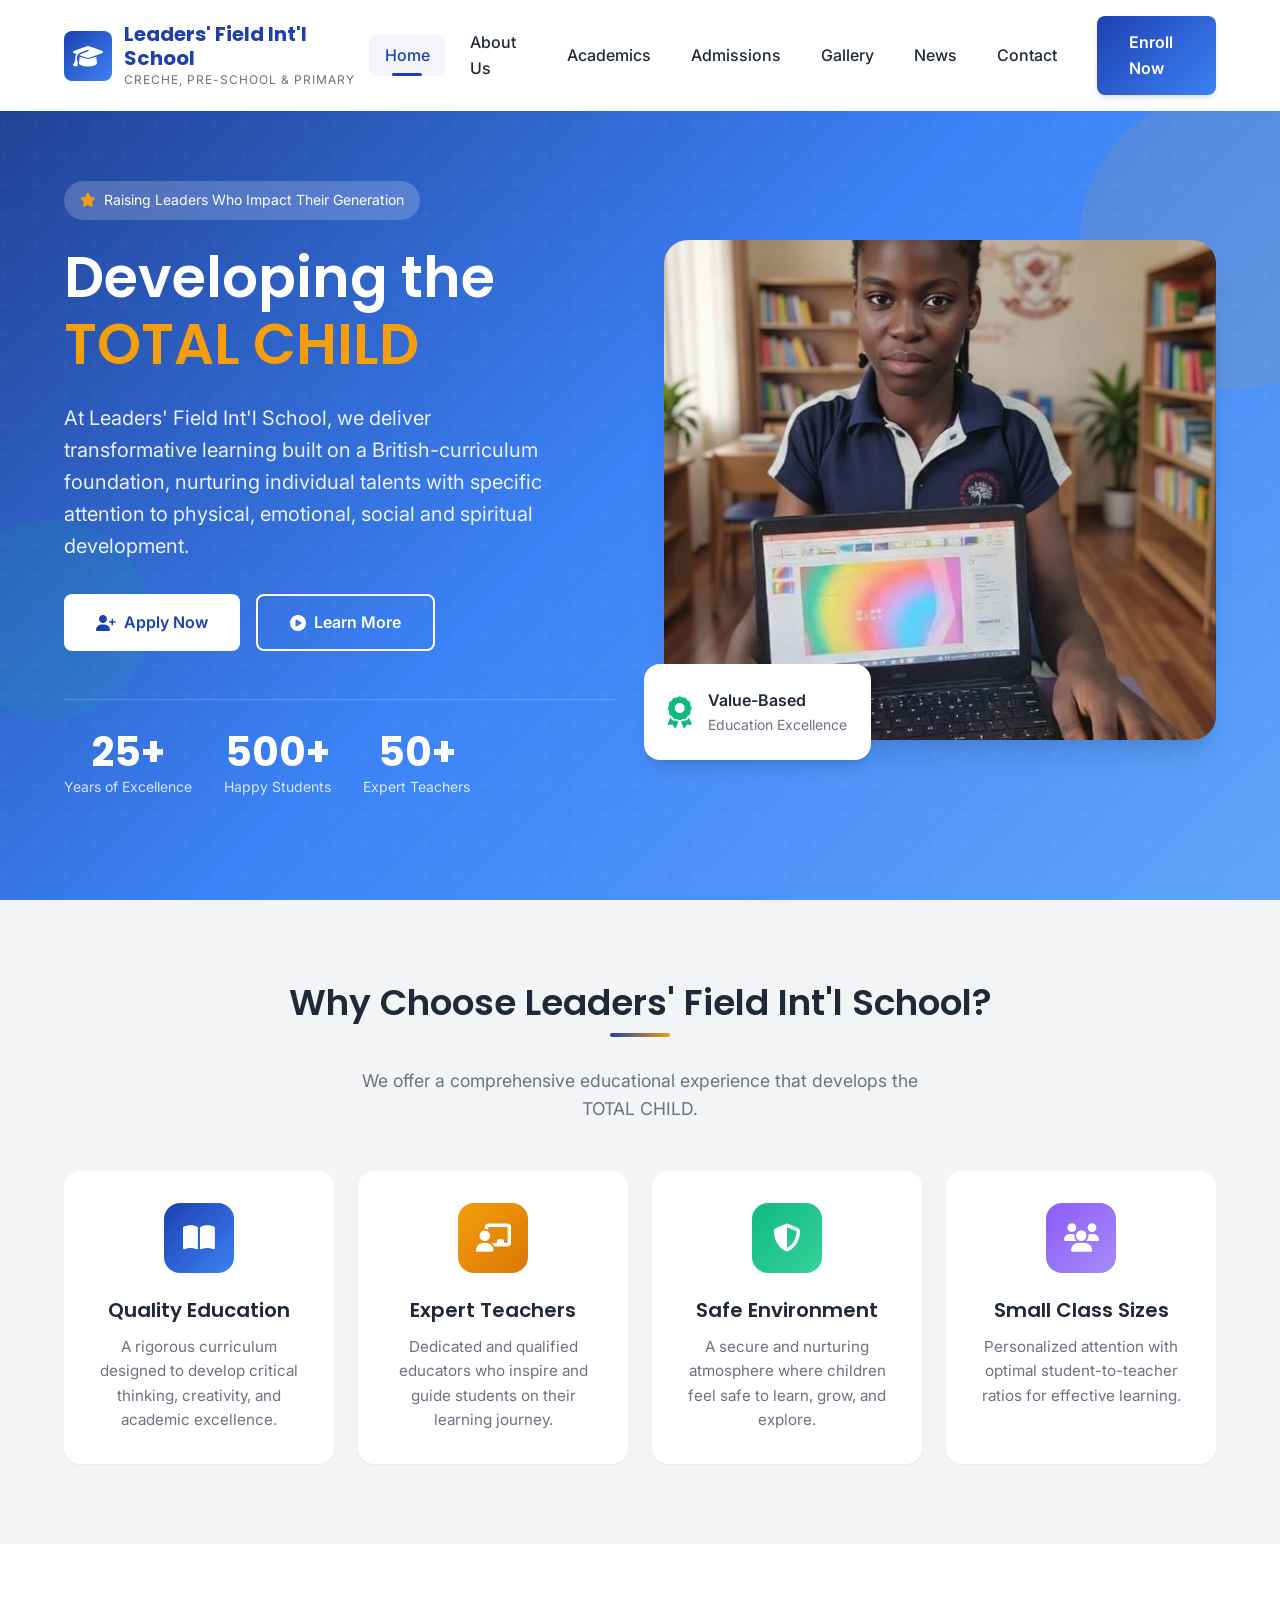
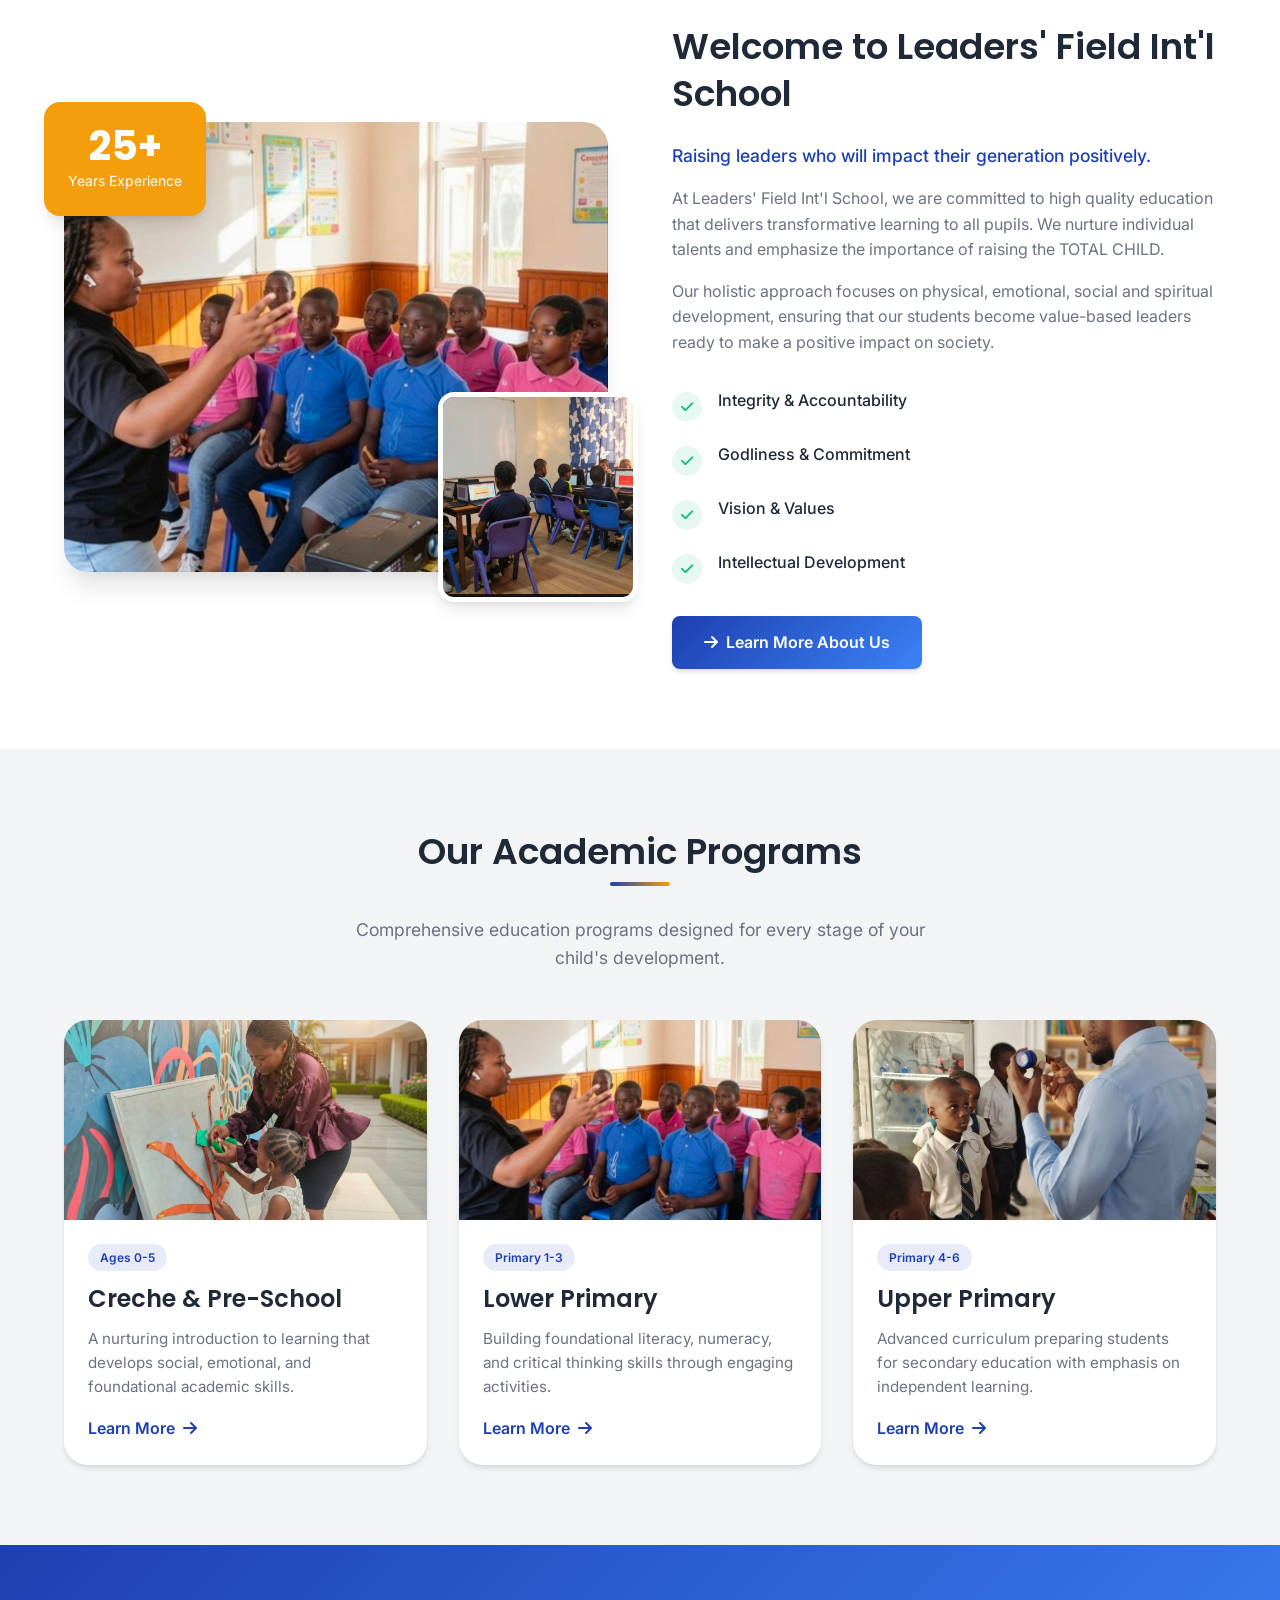
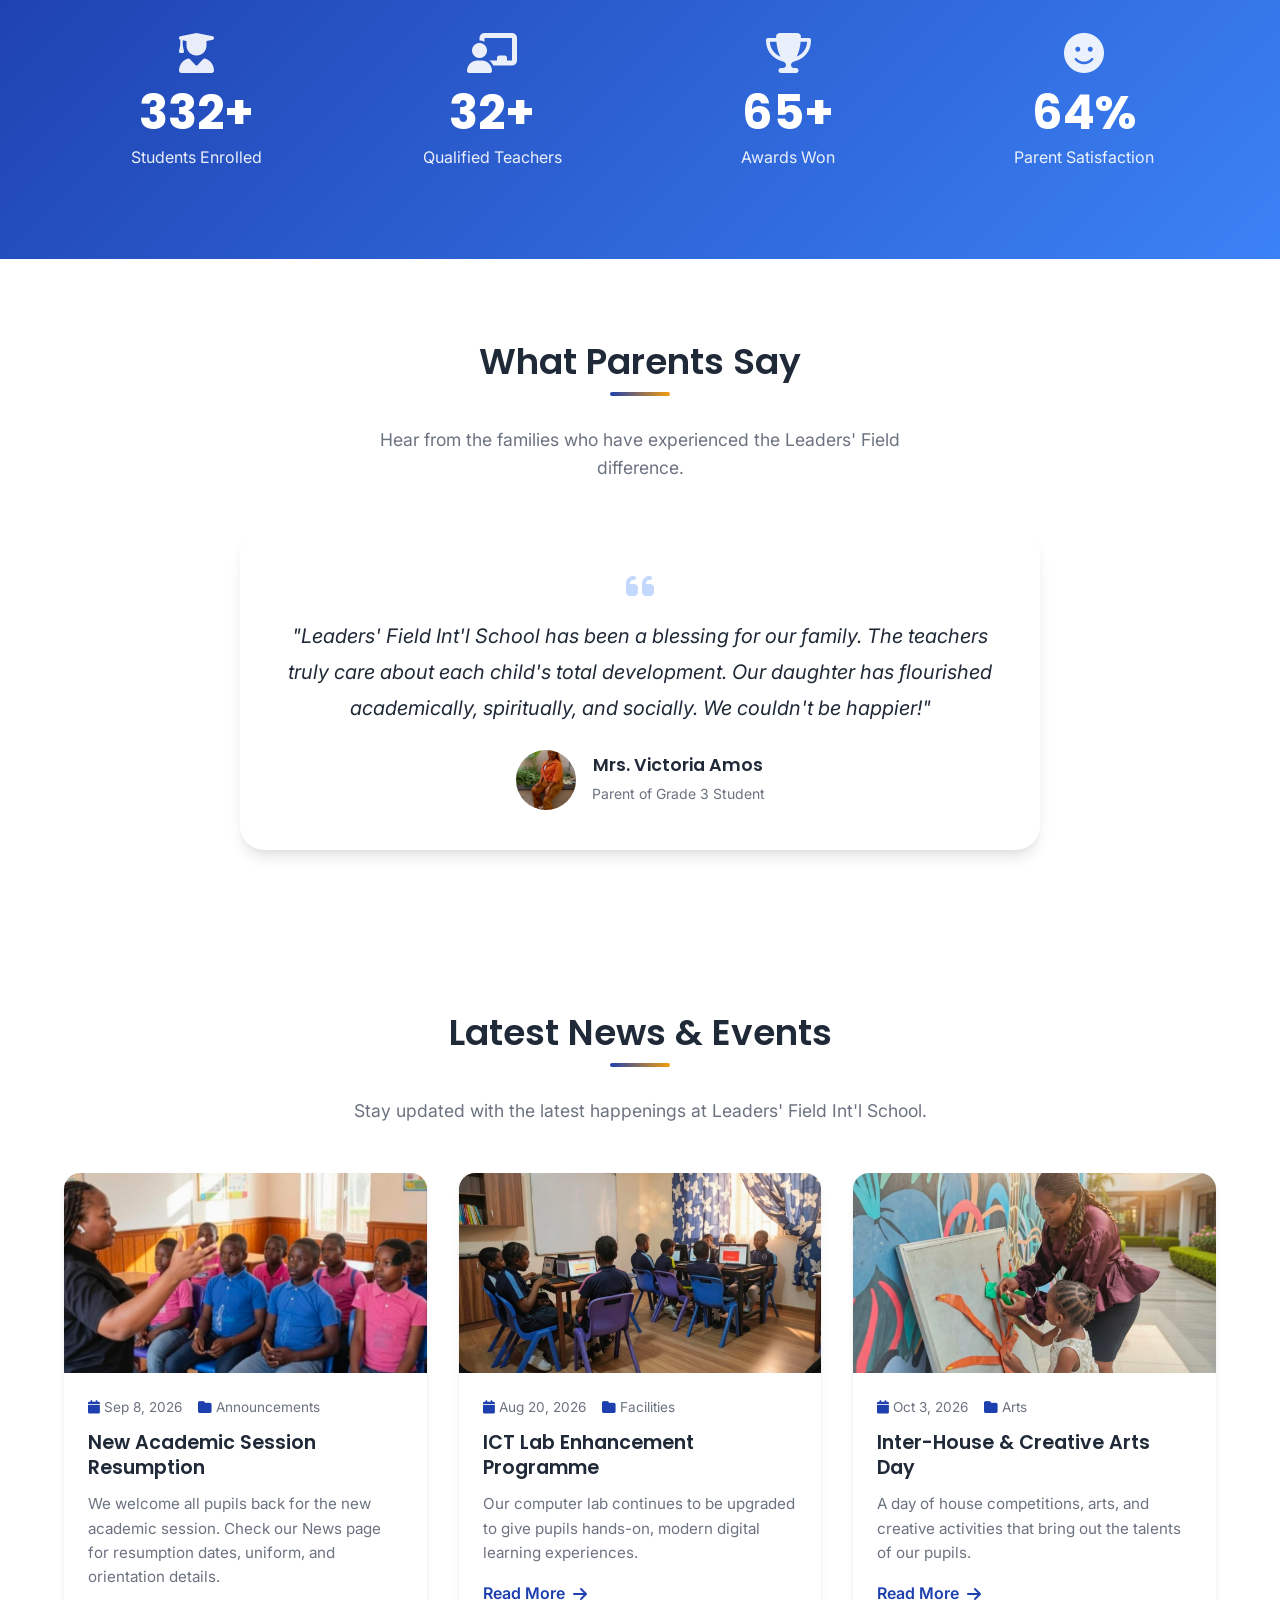
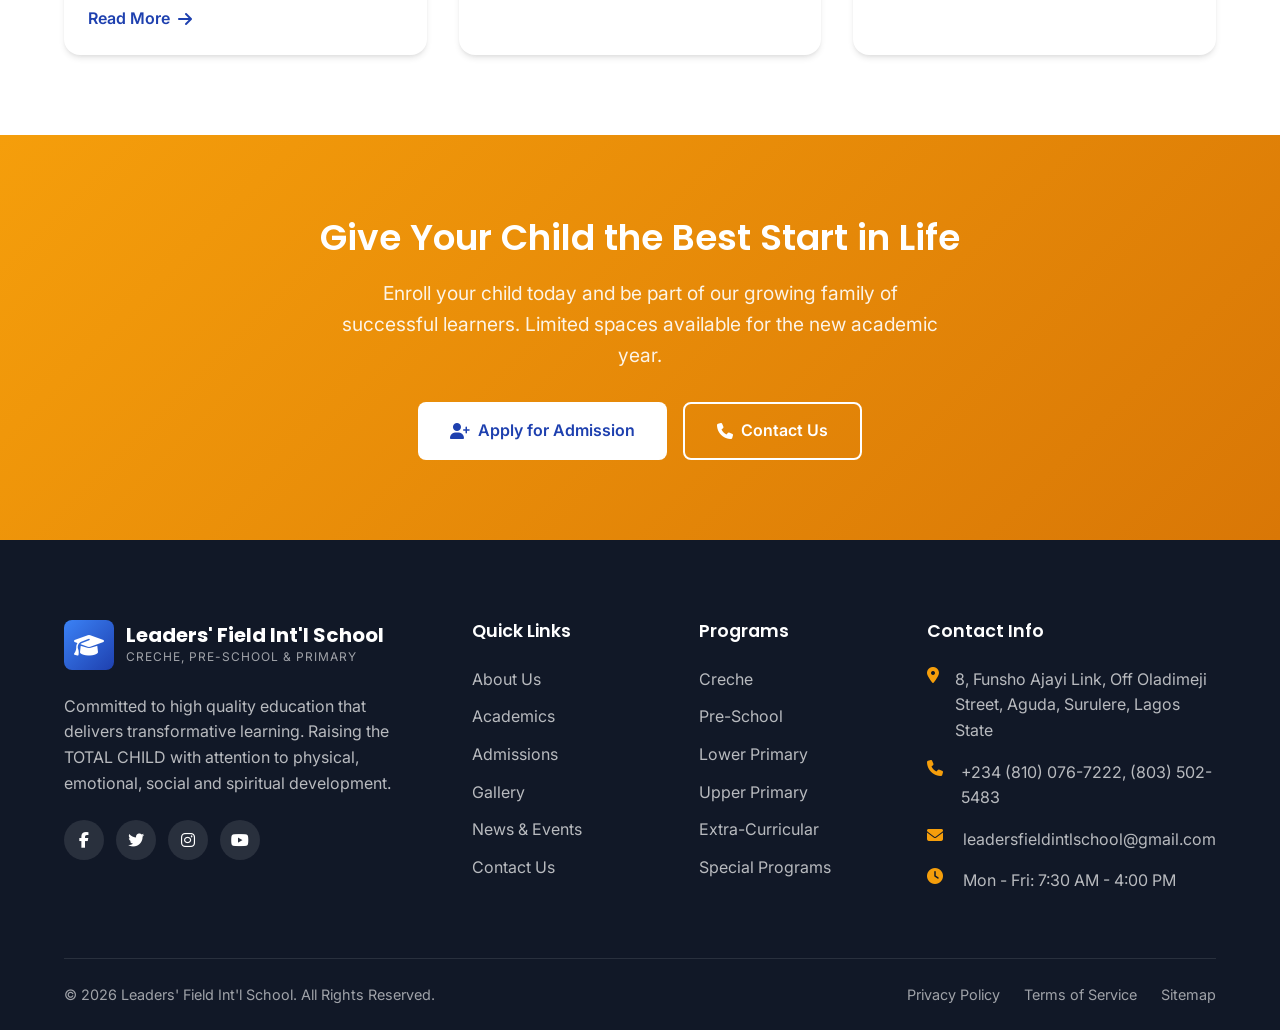
==== commit 83678002: "Localize site for Nigeria, fix staff photo misattribution, remove AI images - Replace real parent/st" ====
--- a/index.html
+++ b/index.html
@@ -6,7 +6,15 @@
     <meta name="description" content="Leaders' Field Int'l School - Creche, Pre-School & Primary. Raising leaders who impact their generation through transformative education.">
     <meta name="keywords" content="Leaders Field, international school, creche, pre-school, primary school, quality education">
     <meta name="author" content="Leaders' Field Int'l School">
-    
+
+    <!-- Open Graph -->
+    <meta property="og:title" content="Leaders' Field Int'l School - Creche, Pre-School & Primary">
+    <meta property="og:description" content="British-curriculum Creche, Pre-School & Primary education in Surulere, Lagos. Raising leaders who impact their generation.">
+    <meta property="og:type" content="website">
+    <meta property="og:url" content="https://REPLACE-WITH-YOUR-DOMAIN.com/">
+    <meta property="og:image" content="https://REPLACE-WITH-YOUR-DOMAIN.com/images/teacher-teaching.jpg">
+    <meta name="twitter:card" content="summary_large_image">
+
     <title>Leaders' Field Int'l School - Creche, Pre-School & Primary</title>
     
     <!-- Favicon -->
@@ -75,7 +83,7 @@
                 </div>
                 <h1>Developing the <span>TOTAL CHILD</span></h1>
                 <p class="hero-description">
-                    At Leaders' Field Int'l School, we deliver transformative learning that nurtures individual talents with specific attention to physical, emotional, social and spiritual development.
+                    At Leaders' Field Int'l School, we deliver transformative learning built on a British-curriculum foundation, nurturing individual talents with specific attention to physical, emotional, social and spiritual development.
                 </p>
                 <div class="hero-buttons">
                     <a href="admissions.html" class="btn btn-white">
@@ -105,7 +113,7 @@
             
             <div class="hero-image">
                 <div class="hero-image-wrapper">
-                    <img src="https://images.unsplash.com/photo-1503676260728-1c00da094a0b?ixlib=rb-4.0.3&auto=format&fit=crop&w=800&q=80" alt="Happy students at Leaders' Field Int'l School">
+                    <img src="./images/student.jpg" alt="Happy students at Leaders' Field Int'l School">
                 </div>
                 <div class="hero-image-badge">
                     <i class="fas fa-award"></i>
@@ -167,10 +175,10 @@
         <div class="container">
             <div class="about-images">
                 <div class="about-img-main">
-                    <img src="https://images.unsplash.com/photo-1580582932707-520aed937b7b?ixlib=rb-4.0.3&auto=format&fit=crop&w=800&q=80" alt="Students in classroom">
+                    <img src="./images/teacher-teaching.jpg" alt="Students in classroom">
                 </div>
                 <div class="about-img-secondary">
-                    <img src="https://images.unsplash.com/photo-1509062522246-3755977927d7?ixlib=rb-4.0.3&auto=format&fit=crop&w=400&q=80" alt="Children playing">
+                    <img src="./images/computer-room.jpg" alt="Students in the computer lab">
                 </div>
                 <div class="experience-badge">
                     <div class="years">25+</div>
@@ -226,7 +234,7 @@
             <div class="programs-grid">
                 <div class="program-card">
                     <div class="program-image">
-                        <img src="https://images.unsplash.com/photo-1587654780291-39c9404d746b?ixlib=rb-4.0.3&auto=format&fit=crop&w=600&q=80" alt="Creche & Pre-School">
+                        <img src="./images/painting.jpg" alt="Creche & Pre-School">
                     </div>
                     <div class="program-content">
                         <span class="program-level">Ages 0-5</span>
@@ -240,7 +248,7 @@
                 
                 <div class="program-card">
                     <div class="program-image">
-                        <img src="https://images.unsplash.com/photo-1503676260728-1c00da094a0b?ixlib=rb-4.0.3&auto=format&fit=crop&w=600&q=80" alt="Primary Education">
+                        <img src="./images/teacher-teaching.jpg" alt="Primary Education">
                     </div>
                     <div class="program-content">
                         <span class="program-level">Primary 1-3</span>
@@ -254,7 +262,7 @@
                 
                 <div class="program-card">
                     <div class="program-image">
-                        <img src="https://images.unsplash.com/photo-1427504494785-3a9ca7044f45?ixlib=rb-4.0.3&auto=format&fit=crop&w=600&q=80\" alt=\"Upper Primary\">
+                        <img src="./images/science-day.jpg" alt="Upper Primary">
                     </div>
                     <div class="program-content">
                         <span class="program-level">Primary 4-6</span>
@@ -312,9 +320,9 @@
                         "Leaders' Field Int'l School has been a blessing for our family. The teachers truly care about each child's total development. Our daughter has flourished academically, spiritually, and socially. We couldn't be happier!"
                     </div>
                     <div class="testimonial-author">
-                        <img src="https://images.unsplash.com/photo-1494790108377-be9c29b29330?ixlib=rb-4.0.3&auto=format&fit=crop&w=150&q=80" alt="Parent testimonial" class="testimonial-avatar">
+                        <img src="./images/parent1.jpg" alt="Parent testimonial" class="testimonial-avatar">
                         <div class="testimonial-info">
-                            <h4>Sarah Johnson</h4>
+                            <h4>Mrs. Victoria Amos</h4>
                             <span>Parent of Grade 3 Student</span>
                         </div>
                     </div>
@@ -326,9 +334,9 @@
                         "The dedication of the staff at Leaders' Field is remarkable. They have created an environment where my son loves to learn. The balance of academics and spiritual development is exactly what we were looking for."
                     </div>
                     <div class="testimonial-author">
-                        <img src="https://images.unsplash.com/photo-1507003211169-0a1dd7228f2d?ixlib=rb-4.0.3&auto=format&fit=crop&w=150&q=80" alt="Parent testimonial" class="testimonial-avatar">
+                        <img src="./images/parent-2.jpg" alt="Parent testimonial" class="testimonial-avatar">
                         <div class="testimonial-info">
-                            <h4>Michael Chen</h4>
+                            <h4>Mr. Cole Aderibigbe</h4>
                             <span>Parent of Grade 5 Student</span>
                         </div>
                     </div>
@@ -340,9 +348,9 @@
                         "From creche to now primary 4, my children have received the best education at Leaders' Field. The school feels like family, and the progress in my kids is visible every day. Highly recommended!"
                     </div>
                     <div class="testimonial-author">
-                        <img src="https://images.unsplash.com/photo-1438761681033-6461ffad8d80?ixlib=rb-4.0.3&auto=format&fit=crop&w=150&q=80" alt="Parent testimonial" class="testimonial-avatar">
+                        <img src="./images/parent3.jpg" alt="Parent testimonial" class="testimonial-avatar">
                         <div class="testimonial-info">
-                            <h4>Emily Roberts</h4>
+                            <h4>Mrs. Babra Ogbonna</h4>
                             <span>Parent of 2 Students</span>
                         </div>
                     </div>
@@ -362,49 +370,49 @@
             <div class="news-grid">
                 <div class="news-card">
                     <div class="news-image">
-                        <img src="https://images.unsplash.com/photo-1577896851231-70ef18881754?ixlib=rb-4.0.3&auto=format&fit=crop&w=600&q=80" alt="Science Fair">
+                        <img src="./images/teacher-teaching.jpg" alt="Resumption day at Leaders' Field">
                     </div>
                     <div class="news-content">
                         <div class="news-meta">
-                            <span><i class="fas fa-calendar"></i> Feb 15, 2026</span>
-                            <span><i class="fas fa-folder"></i> Events</span>
-                        </div>
-                        <h3>Annual Science Fair 2026</h3>
-                        <p>Join us for our annual science fair where students showcase their innovative projects and experiments.</p>
+                            <span><i class="fas fa-calendar"></i> Sep 8, 2026</span>
+                            <span><i class="fas fa-folder"></i> Announcements</span>
+                        </div>
+                        <h3>New Academic Session Resumption</h3>
+                        <p>We welcome all pupils back for the new academic session. Check our News page for resumption dates, uniform, and orientation details.</p>
                         <a href="news.html" class="news-link">
                             Read More <i class="fas fa-arrow-right"></i>
                         </a>
                     </div>
                 </div>
-                
+
                 <div class="news-card">
                     <div class="news-image">
-                        <img src="https://images.unsplash.com/photo-1529390079861-591de354faf5?ixlib=rb-4.0.3&auto=format&fit=crop&w=600&q=80" alt="Sports Day">
+                        <img src="./images/computer-room.jpg" alt="ICT lab session">
                     </div>
                     <div class="news-content">
                         <div class="news-meta">
-                            <span><i class="fas fa-calendar"></i> Feb 20, 2026</span>
-                            <span><i class="fas fa-folder"></i> Sports</span>
-                        </div>
-                        <h3>Inter-House Sports Day</h3>
-                        <p>Get ready for an exciting day of athletic competitions, team spirit, and fun activities for all students.</p>
+                            <span><i class="fas fa-calendar"></i> Aug 20, 2026</span>
+                            <span><i class="fas fa-folder"></i> Facilities</span>
+                        </div>
+                        <h3>ICT Lab Enhancement Programme</h3>
+                        <p>Our computer lab continues to be upgraded to give pupils hands-on, modern digital learning experiences.</p>
                         <a href="news.html" class="news-link">
                             Read More <i class="fas fa-arrow-right"></i>
                         </a>
                     </div>
                 </div>
-                
+
                 <div class="news-card">
                     <div class="news-image">
-                        <img src="https://images.unsplash.com/photo-1544531586-fde5298cdd40?ixlib=rb-4.0.3&auto=format&fit=crop&w=600&q=80" alt="Parent Meeting">
+                        <img src="./images/painting.jpg" alt="Creative arts activity">
                     </div>
                     <div class="news-content">
                         <div class="news-meta">
-                            <span><i class="fas fa-calendar"></i> Feb 25, 2026</span>
-                            <span><i class="fas fa-folder"></i> Meetings</span>
-                        </div>
-                        <h3>Parent-Teacher Conference</h3>
-                        <p>An opportunity to discuss your child's progress and collaborate with teachers for continued success.</p>
+                            <span><i class="fas fa-calendar"></i> Oct 3, 2026</span>
+                            <span><i class="fas fa-folder"></i> Arts</span>
+                        </div>
+                        <h3>Inter-House & Creative Arts Day</h3>
+                        <p>A day of house competitions, arts, and creative activities that bring out the talents of our pupils.</p>
                         <a href="news.html" class="news-link">
                             Read More <i class="fas fa-arrow-right"></i>
                         </a>
@@ -448,10 +456,10 @@
                     </a>
                     <p>Committed to high quality education that delivers transformative learning. Raising the TOTAL CHILD with attention to physical, emotional, social and spiritual development.</p>
                     <div class="footer-social">
-                        <a href="#" aria-label="Facebook"><i class="fab fa-facebook-f"></i></a>
-                        <a href="#" aria-label="Twitter"><i class="fab fa-twitter"></i></a>
-                        <a href="#" aria-label="Instagram"><i class="fab fa-instagram"></i></a>
-                        <a href="#" aria-label="YouTube"><i class="fab fa-youtube"></i></a>
+                        <a href="https://web.facebook.com/leadersfieldschool/" target="_blank" rel="noopener" aria-label="Facebook"><i class="fab fa-facebook-f"></i></a>
+                        <a href="https://x.com/learnersfield" target="_blank" rel="noopener" aria-label="Twitter (X)"><i class="fab fa-twitter"></i></a>
+                        <a href="https://www.instagram.com/leadersfieldschool" target="_blank" rel="noopener" aria-label="Instagram"><i class="fab fa-instagram"></i></a>
+                        <a href="https://youtube.com/@leadersfieldinternationalschoo" target="_blank" rel="noopener" aria-label="YouTube"><i class="fab fa-youtube"></i></a>
                     </div>
                 </div>
                 
@@ -483,15 +491,15 @@
                     <h4>Contact Info</h4>
                     <div class="footer-contact-item">
                         <i class="fas fa-map-marker-alt"></i>
-                        <span>123 Education Lane, Learning City, LC 12345</span>
+                        <span>8, Funsho Ajayi Link, Off Oladimeji Street, Aguda, Surulere, Lagos State</span>
                     </div>
                     <div class="footer-contact-item">
                         <i class="fas fa-phone"></i>
-                        <span>+1 (555) 123-4567</span>
+                        <span>+234 (810) 076-7222, (803) 502-5483</span>
                     </div>
                     <div class="footer-contact-item">
                         <i class="fas fa-envelope"></i>
-                        <span>info@leaderprimary.edu</span>
+                        <span>leadersfieldintlschool@gmail.com</span>
                     </div>
                     <div class="footer-contact-item">
                         <i class="fas fa-clock"></i>
@@ -503,9 +511,9 @@
             <div class="footer-bottom">
                 <p>&copy; 2026 Leaders' Field Int'l School. All Rights Reserved.</p>
                 <div class="footer-bottom-links">
-                    <a href="#">Privacy Policy</a>
-                    <a href="#">Terms of Service</a>
-                    <a href="#">Sitemap</a>
+                    <a href="privacy.html">Privacy Policy</a>
+                    <a href="terms.html">Terms of Service</a>
+                    <a href="sitemap.html">Sitemap</a>
                 </div>
             </div>
         </div>
--- a/css/style.css
+++ b/css/style.css
@@ -1417,6 +1417,28 @@
     transform: scale(1.05);
 }
 
+.team-avatar {
+    height: 200px;
+    display: flex;
+    align-items: center;
+    justify-content: center;
+    background: linear-gradient(135deg, var(--primary-color), var(--primary-light));
+}
+
+.team-avatar span {
+    width: 90px;
+    height: 90px;
+    border-radius: 50%;
+    background: rgba(255, 255, 255, 0.15);
+    display: flex;
+    align-items: center;
+    justify-content: center;
+    font-family: 'Poppins', sans-serif;
+    font-size: 1.75rem;
+    font-weight: 700;
+    color: white;
+}
+
 .team-info {
     padding: 1.5rem;
 }
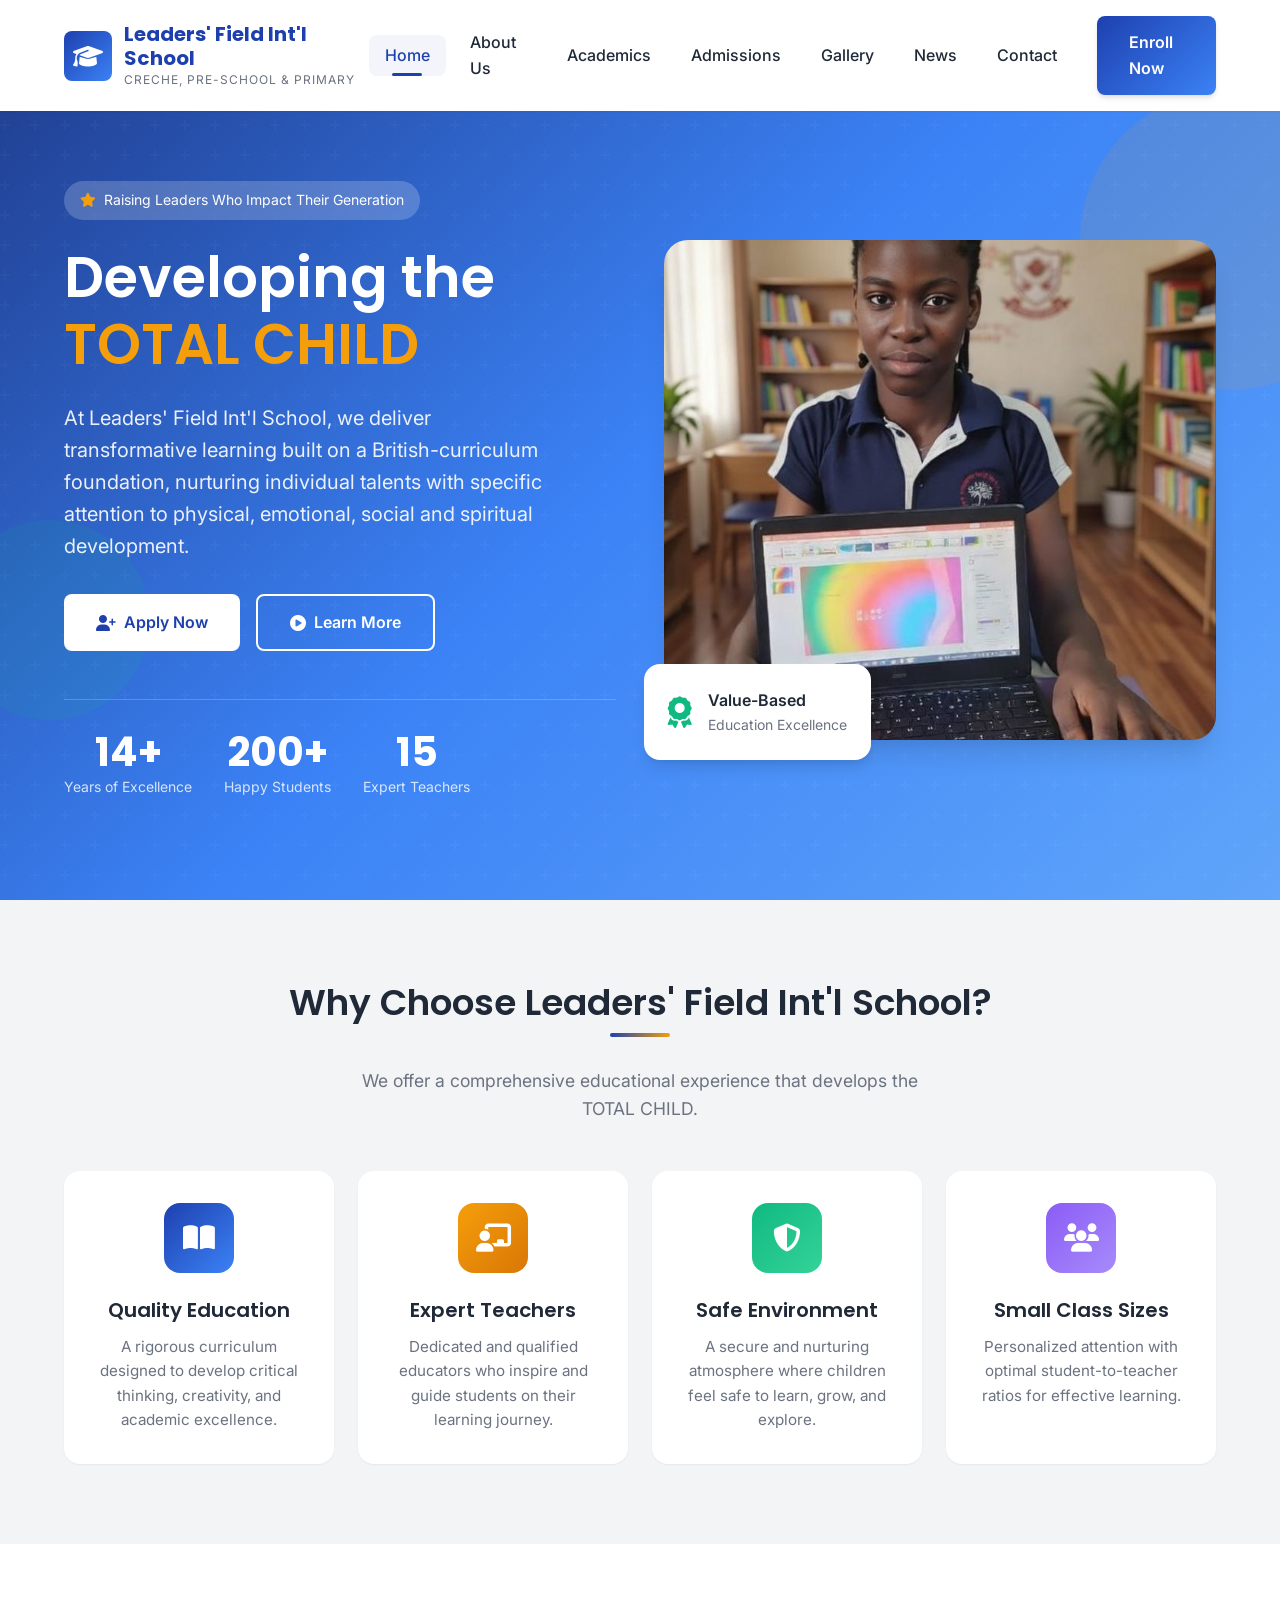
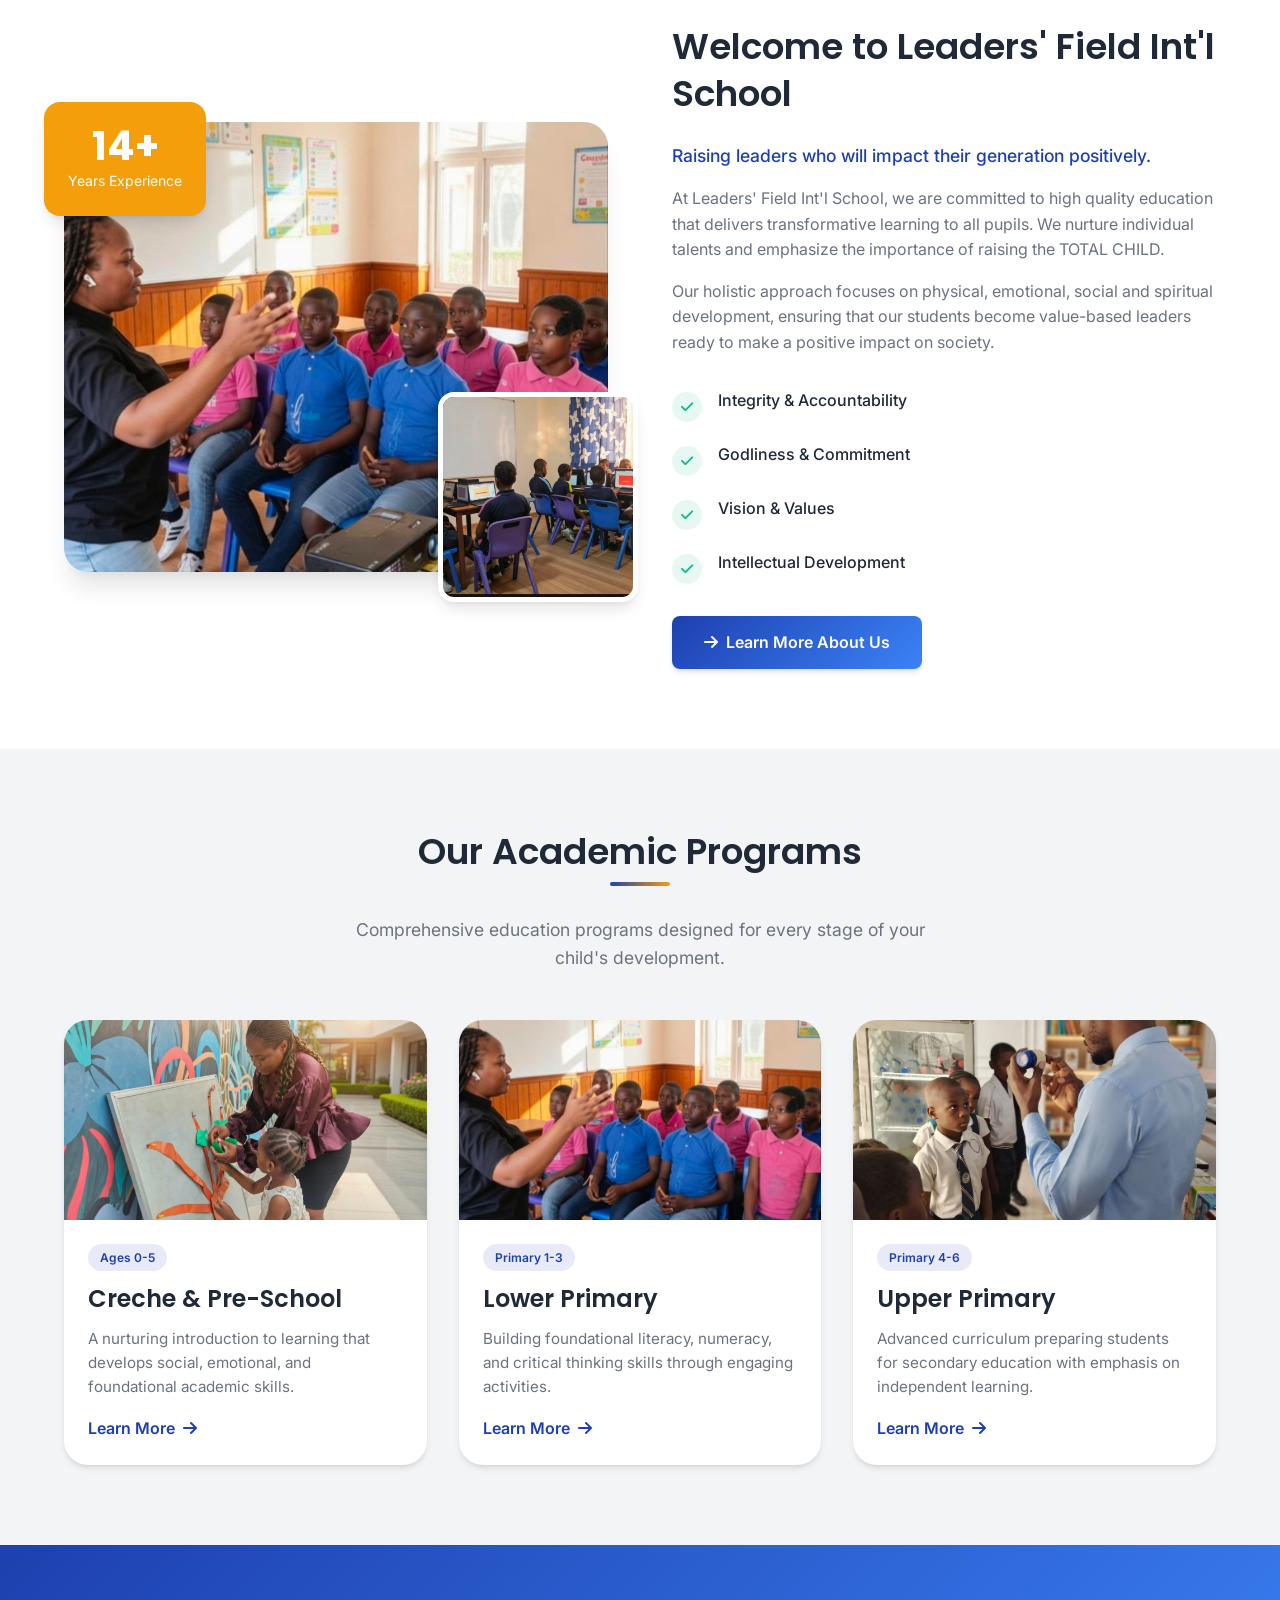
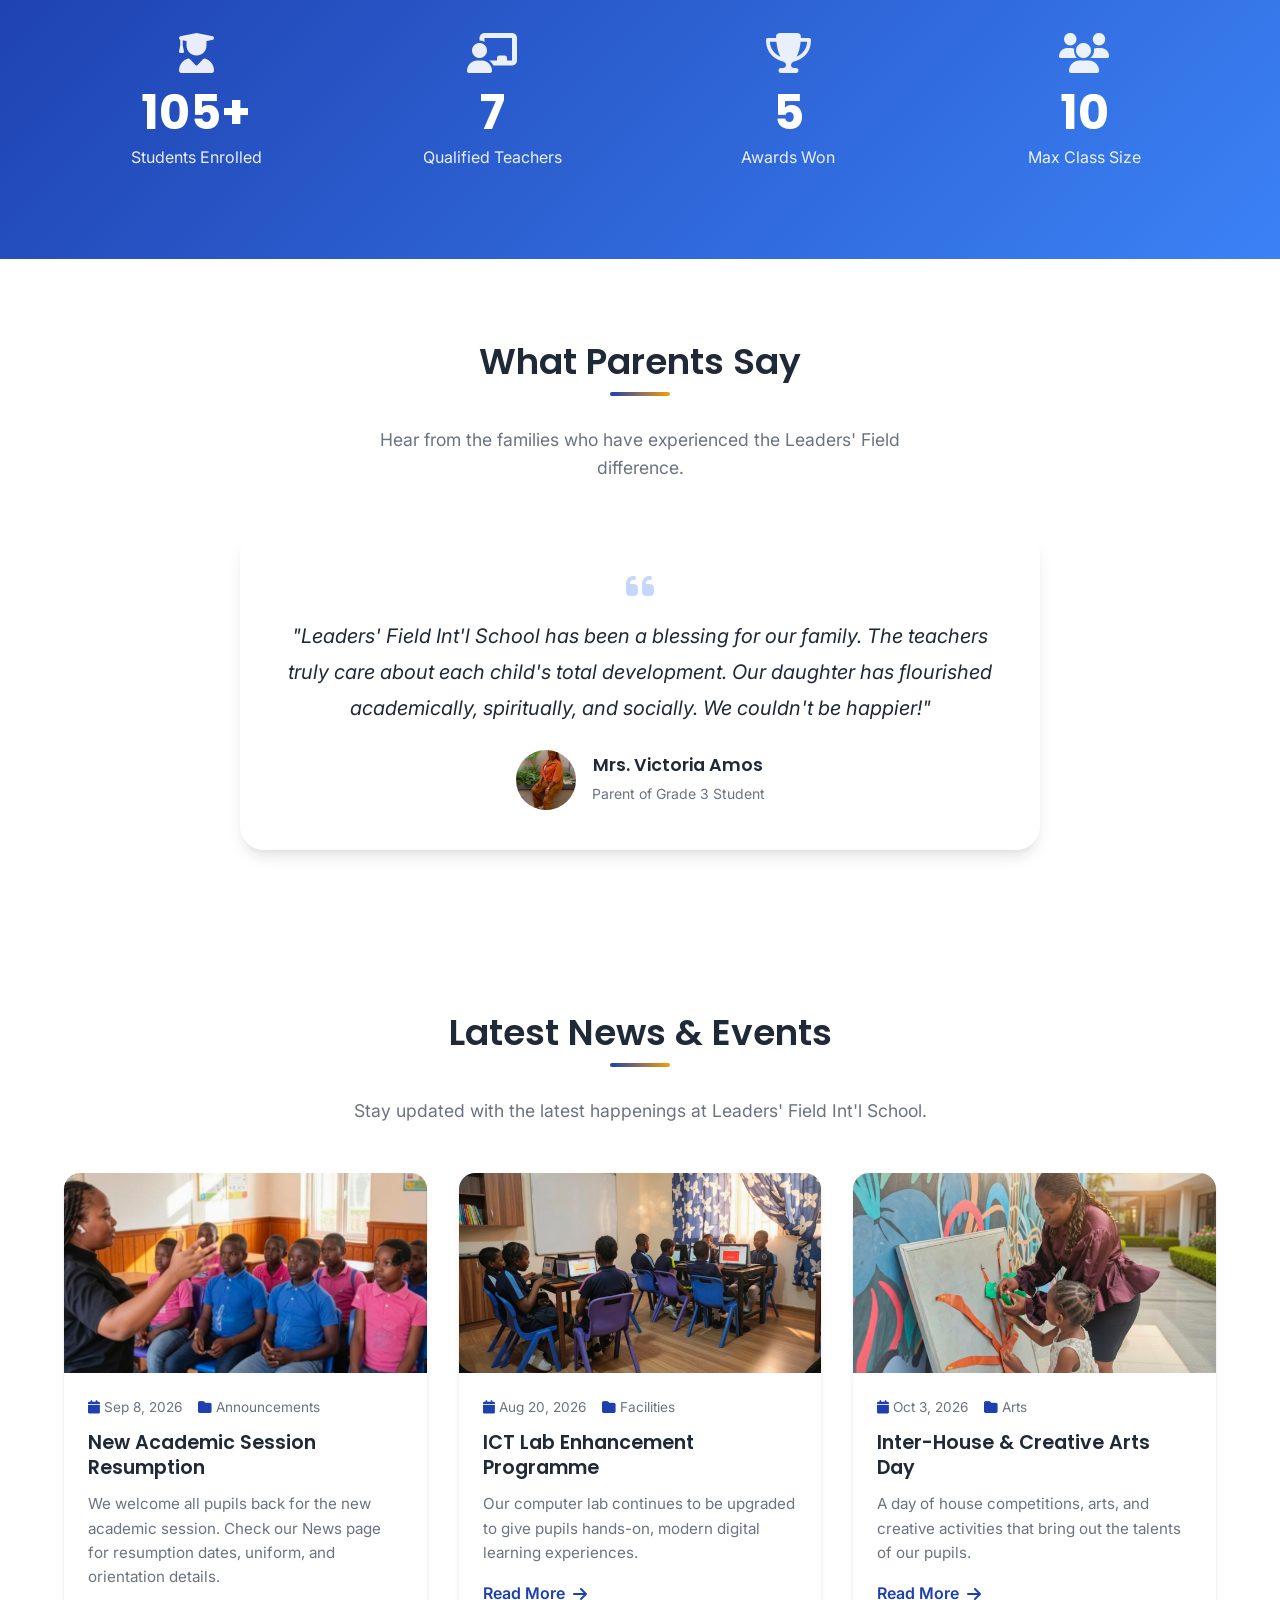
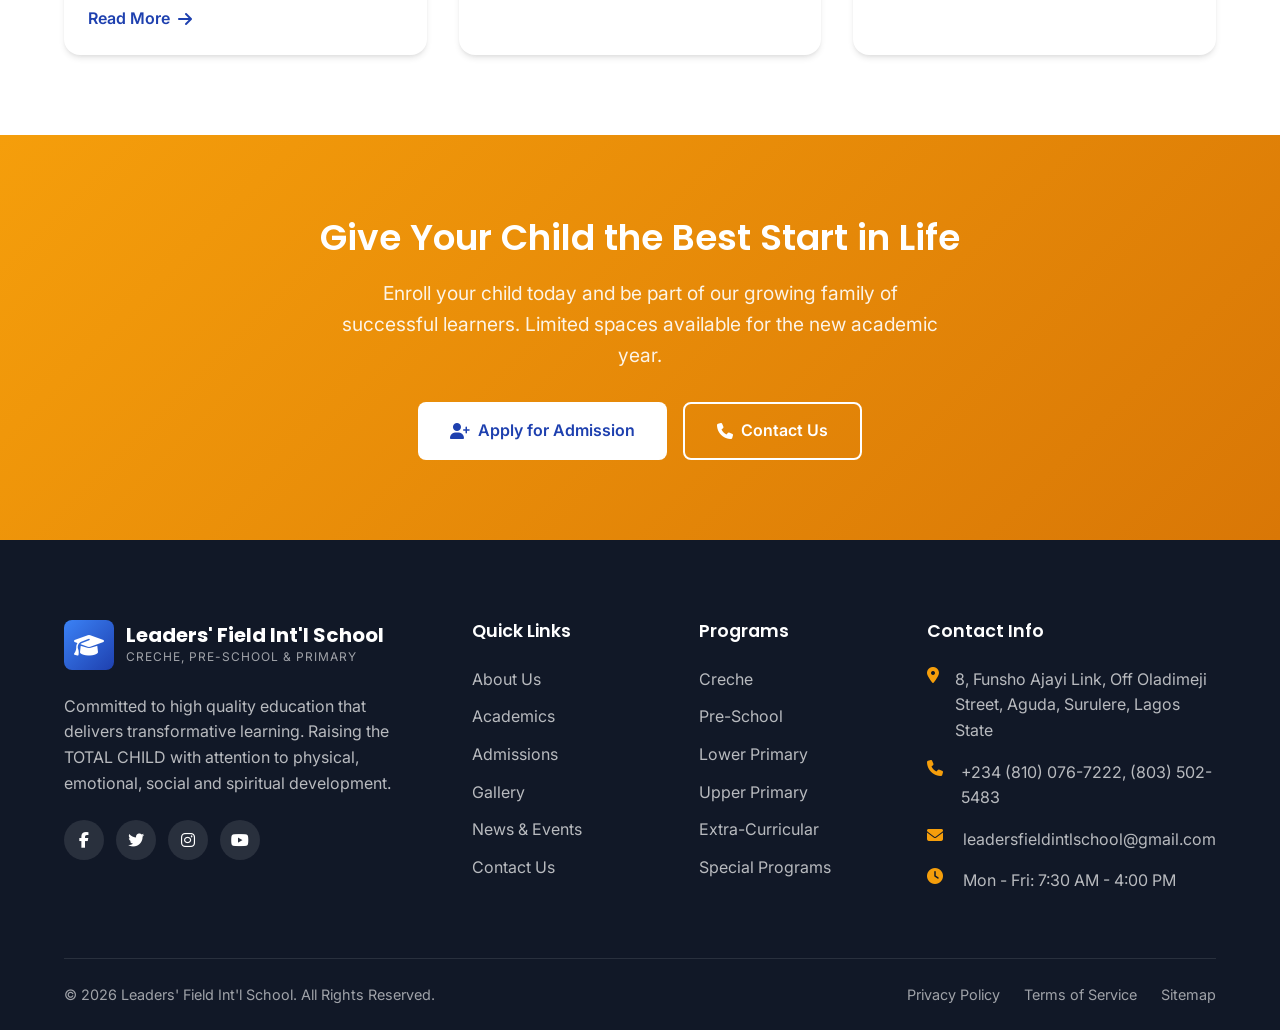
==== commit 529f1c61: "Make homepage stats internally consistent and realistic - 25+ years -> 14+ years - 50+ teachers -> 1" ====
--- a/index.html
+++ b/index.html
@@ -97,15 +97,15 @@
                 </div>
                 <div class="hero-stats">
                     <div class="stat-item">
-                        <div class="stat-number">25+</div>
+                        <div class="stat-number">14+</div>
                         <div class="stat-label">Years of Excellence</div>
                     </div>
                     <div class="stat-item">
-                        <div class="stat-number">500+</div>
+                        <div class="stat-number">200+</div>
                         <div class="stat-label">Happy Students</div>
                     </div>
                     <div class="stat-item">
-                        <div class="stat-number">50+</div>
+                        <div class="stat-number">15</div>
                         <div class="stat-label">Expert Teachers</div>
                     </div>
                 </div>
@@ -181,7 +181,7 @@
                     <img src="./images/computer-room.jpg" alt="Students in the computer lab">
                 </div>
                 <div class="experience-badge">
-                    <div class="years">25+</div>
+                    <div class="years">14+</div>
                     <div class="text">Years Experience</div>
                 </div>
             </div>
@@ -283,23 +283,23 @@
             <div class="stats-grid">
                 <div class="stats-item">
                     <i class="fas fa-user-graduate"></i>
-                    <div class="number">500+</div>
+                    <div class="number">200+</div>
                     <div class="label">Students Enrolled</div>
                 </div>
                 <div class="stats-item">
                     <i class="fas fa-chalkboard-teacher"></i>
-                    <div class="number">50+</div>
+                    <div class="number">15</div>
                     <div class="label">Qualified Teachers</div>
                 </div>
                 <div class="stats-item">
                     <i class="fas fa-trophy"></i>
-                    <div class="number">100+</div>
+                    <div class="number">10</div>
                     <div class="label">Awards Won</div>
                 </div>
                 <div class="stats-item">
-                    <i class="fas fa-smile"></i>
-                    <div class="number">98%</div>
-                    <div class="label">Parent Satisfaction</div>
+                    <i class="fas fa-users"></i>
+                    <div class="number">20</div>
+                    <div class="label">Max Class Size</div>
                 </div>
             </div>
         </div>
--- a/css/style.css
+++ b/css/style.css
@@ -581,6 +581,19 @@
     align-items: center;
 }
 
+/* Reusable two-column grid (collapses to one column on tablets - see responsive.css) */
+.grid-2-col {
+    display: grid;
+    grid-template-columns: 1fr 1fr;
+}
+
+/* Two-card centered team grid (collapses to one column on phones - see responsive.css) */
+.team-grid-two {
+    grid-template-columns: repeat(2, 1fr);
+    max-width: 640px;
+    margin: 0 auto;
+}
+
 .about-images {
     position: relative;
 }
--- a/css/responsive.css
+++ b/css/responsive.css
@@ -208,6 +208,10 @@
         grid-template-columns: 1fr;
     }
 
+    .grid-2-col {
+        grid-template-columns: 1fr;
+    }
+
     .values-grid {
         grid-template-columns: repeat(2, 1fr);
     }
@@ -307,6 +311,11 @@
     /* Team */
     .team-grid {
         grid-template-columns: 1fr;
+    }
+
+    .team-grid-two {
+        grid-template-columns: 1fr;
+        max-width: 320px;
     }
 
     /* Values */
